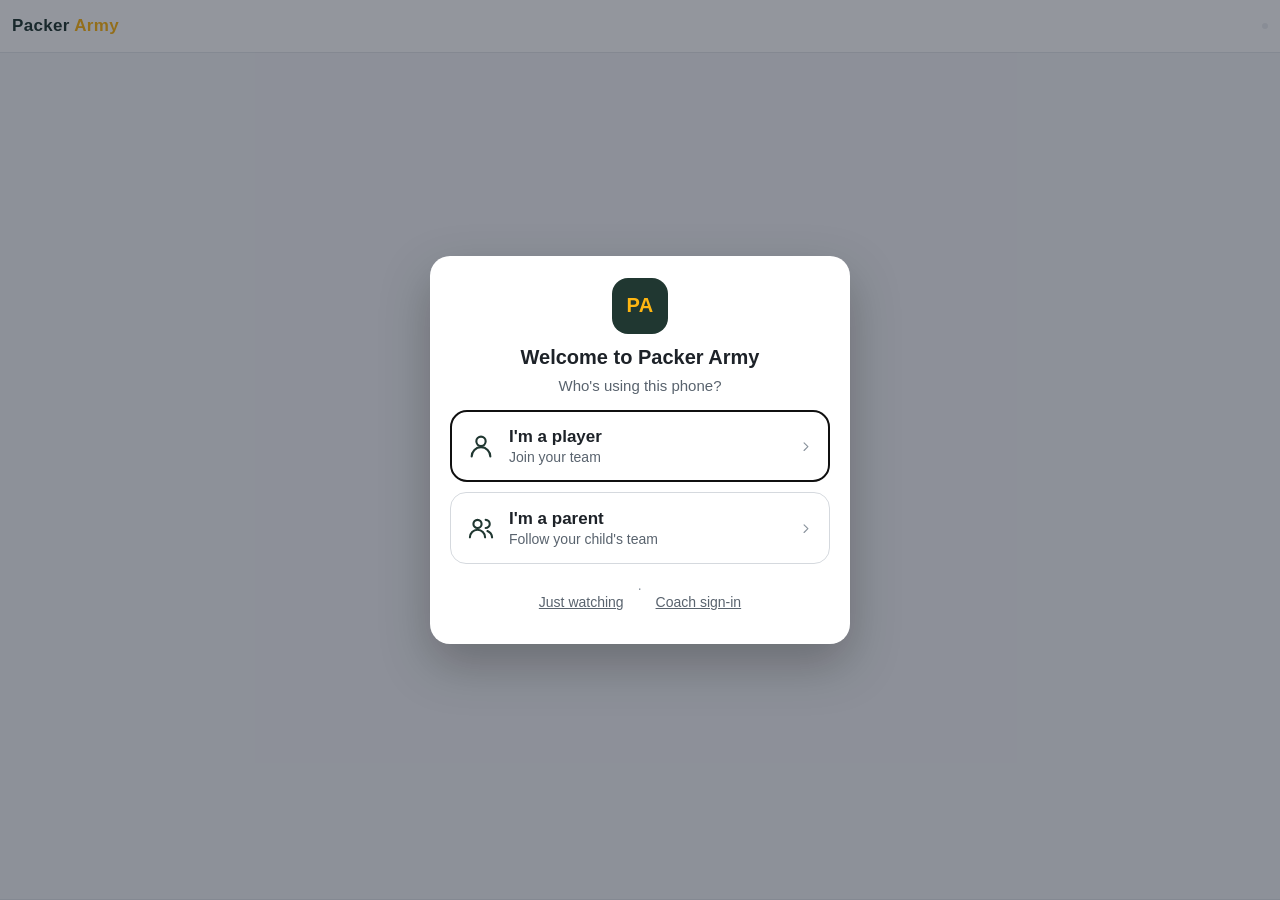
==== index.html @ 390a3b4f "Labels above diagrams (never under players), plain-word notes, light rules card, schedule opens at t" ====
<!doctype html><html lang=en><head><meta charset=utf-8>
<meta name=viewport content="width=device-width,initial-scale=1,viewport-fit=cover,maximum-scale=1">
<meta name=apple-mobile-web-app-capable content=yes><meta name=mobile-web-app-capable content=yes>
<meta name=apple-mobile-web-app-title content="Packer Army"><meta name=theme-color content="#203731">
<link rel=manifest href=manifest.webmanifest><link rel=apple-touch-icon href=icons/icon-180.png>
<title>Packer Army Playbook</title>
<link rel=stylesheet href=theme.css>
<style>
main{padding:8px 8px 4px;display:grid;grid-template-columns:1fr 1fr;gap:8px;max-width:1100px;margin:0 auto}
@media(min-width:700px),(orientation:landscape){main{grid-template-columns:repeat(4,1fr)}}      /* iPad, computer, phone sideways: 4 across like the wristband */
.tile{background:#fff;border-radius:14px;overflow:hidden;box-shadow:var(--shadow);position:relative;user-select:none;-webkit-user-select:none;cursor:pointer;border:1px solid var(--line)}
.tile .b{height:30px;display:flex;align-items:center;gap:7px;padding:0 9px;background:#fff!important;color:var(--ink)!important;white-space:nowrap;border-bottom:1px solid var(--line)}
.tile .b .num{font-size:13px;font-weight:700;flex:none;min-width:22px;height:20px;border-radius:6px;display:inline-flex;align-items:center;justify-content:center;padding:0 5px;background:#eef0f2;color:var(--ink)}
.tile .b.cat-throw .num{background:var(--gold);color:var(--ink)}.tile .b.cat-run .num{background:var(--green);color:#fff}.tile .b.cat-redzone .num{background:var(--ink);color:#fff}.tile .b.cat-trick .num{background:#e3e6ea;color:var(--ink)}
.tile .b .nm{flex:1;min-width:0;overflow:hidden;text-overflow:ellipsis;font-weight:600}
.tile .t{height:32px;padding:5px 9px 0;font-size:11px;line-height:1.3;color:var(--sub);display:-webkit-box;-webkit-line-clamp:2;-webkit-box-orient:vertical;overflow:hidden}
.tile .t em{font-style:normal;font-weight:600;color:var(--ink)}
.tile .d{aspect-ratio:1.3;position:relative}
.tile .d svg{position:absolute;inset:0;width:100%;height:100%}
.tile .dwarn{position:absolute;right:6px;top:84px;background:#C8102E;color:#fff;font-size:9.5px;font-weight:700;border-radius:5px;padding:2px 6px;z-index:2}
.tile .abadge{position:absolute;right:5px;top:30px;z-index:2}
.tnotes p{margin:3px 0;font-size:12px;line-height:1.35;}.tnotes b{font-size:10.5px;margin-right:4px}
.tnotes .n5,.tnotes .n6{color:var(--sub)}.tnotes .n5 b,.tnotes .n6 b{color:var(--g)}   /* 5v5 green-ish, 6v6 blue-ish */
.tnotes.short{padding:4px 7px 6px}.tnotes.short p{font-size:9.5px;display:-webkit-box;-webkit-line-clamp:2;-webkit-box-orient:vertical;overflow:hidden}
#ovnote .tnotes .n5,#ovnote .tnotes .n6{color:#cfd6dc}#ovnote .tnotes .n5 b,#ovnote .tnotes .n6 b{color:var(--gold)}#ovnote .dlinks{color:var(--gold);font-weight:600}
#ovcue .ovwarn{background:var(--gold);color:var(--ink);border-radius:999px;padding:2px 8px;font-weight:600;font-size:12px;display:inline-flex;align-items:center;gap:4px}
#deepBtn.on{background:var(--gold);color:#111}
.tag{position:absolute;left:5px;bottom:5px;font-size:9px;font-weight:600;background:var(--gold);color:#111;padding:2px 5px;border-radius:4px;}
.tag.up{background:var(--g);color:var(--gold)}
.ib{position:absolute;right:5px;bottom:5px;font-size:10px;font-weight:600;background:#fff;border:1.5px solid var(--gold);border-radius:9px;padding:1px 6px}
#coachBtn{flex:none;display:inline-flex;align-items:center;gap:5px;background:#fff;border:1px solid var(--line2);color:var(--sub);border-radius:10px;padding:7px 10px;font-size:13px;font-weight:600;min-height:36px}
#coachBtn.on{background:var(--gold-soft);border-color:var(--gold);color:var(--ink)}
#inbox{display:none;margin:10px 12px 0;background:var(--gold-soft);color:var(--ink);border:1px solid var(--gold);border-radius:12px;padding:11px 14px;font-size:14px;font-weight:600;text-decoration:none;text-align:center}
#inbox.show{display:block}
/* schedule */
.sched{grid-column:1/-1;display:flex;flex-direction:column;gap:8px;max-width:760px;width:100%;margin:0 auto}
.shead{display:flex;justify-content:space-between;align-items:baseline;padding:2px 2px 0;font-size:13px;color:var(--g)}
.shead b{font-size:14px}
.game{background:#fff;border-radius:14px;box-shadow:var(--shadow);padding:12px 14px;cursor:pointer;border-left:4px solid var(--line)}
.game.next{border-left-color:var(--gold)}.game.w{border-left-color:var(--green)}.game.l{border-left-color:var(--muted)}.game.t{border-left-color:var(--muted)}
.grow{display:flex;align-items:center;gap:10px}
.gwhen{flex:none;width:96px;font-size:12.5px;line-height:1.35;color:var(--sub)}.gwhen b{display:block;font-size:14px;color:var(--ink)}
.gmid{flex:1;min-width:0}.gopp{font-size:16px;font-weight:600}.gsub{font-size:13px;color:var(--sub);margin-top:2px}
.gres{flex:none;font-size:12px;font-weight:700;padding:4px 9px;border-radius:999px;background:#eef0f2;color:var(--sub)}
.game.w .gres{background:var(--green-soft);color:var(--green)}.game.l .gres{background:#eef0f2;color:var(--sub)}.game.t .gres{background:#eef0f2;color:var(--sub)}.game.next .gres{background:var(--gold);color:var(--ink)}
.gx{display:none;margin-top:9px;padding-top:9px;border-top:1px solid var(--line);font-size:12.5px;line-height:1.45;}
.game.open .gx{display:block}
.gx h5{margin:8px 0 2px;font-size:11px;color:var(--g)}.gx p{margin:0;white-space:pre-wrap}
.gx .btn{margin-top:10px}
#dGame .g2{display:grid;grid-template-columns:1fr 1fr;gap:8px}
input[type=number],input[type=date]{width:100%;font-size:16px;padding:8px 9px;border-radius:8px;border:1.5px solid var(--line2);background:#fff;color:var(--ink);font-family:inherit}
/* rules */
.rules{grid-column:1/-1;max-width:760px;width:100%;margin:0 auto;display:flex;flex-direction:column;gap:8px}
.rdiv{background:var(--g);color:#fff;border-radius:10px;padding:10px 12px;font-size:12.5px;line-height:1.45;}
.rdiv b{display:block;color:var(--gold);font-size:14px;margin-bottom:4px;}
.rdiv span{display:inline-block;min-width:78px;color:var(--gold);font-weight:600;font-size:11px;}
.rsec{background:#fff;border-radius:14px;box-shadow:var(--shadow)}
.rsec summary{padding:11px 12px;cursor:pointer;display:flex;justify-content:space-between;align-items:center;list-style:none;font-size:13px;color:var(--g)}
.rsec summary::-webkit-details-marker{display:none}
.rsec summary small{color:#889;font-size:11px}
.rsec ul{margin:0;padding:0 14px 12px 28px;font-size:12.5px;line-height:1.45;}.rsec li{margin:3px 0}
.rnote{font-size:11.5px;line-height:1.4;color:var(--sub);margin:4px 2px}
.rules .btn{text-align:center;text-decoration:none;margin-bottom:14px}
.game.ppd{border-left-color:var(--line2);opacity:.8}.game.ppd .gres{background:#eef0f2;color:var(--sub)}
/* roster + attendance */
.roster{background:#fff;border-radius:14px;box-shadow:var(--shadow)}
.roster summary{padding:10px 12px;cursor:pointer;list-style:none;display:flex;justify-content:space-between;font-size:13px;color:var(--g)}
.roster summary::-webkit-details-marker{display:none}
.rlist{padding:0 12px 10px;display:flex;flex-wrap:wrap;gap:6px}
.rname{display:inline-flex;align-items:center;gap:5px;background:#eef1ef;border-radius:14px;padding:4px 10px;font-size:12px;}
.rname.me{background:var(--gold)}.rname.coach{background:var(--g);color:var(--gold)}
.rname button{background:none;border:0;padding:0 2px;font-size:13px;color:#555}
.rbtns{padding:0 12px 12px;display:flex;flex-wrap:wrap;gap:6px}.rbtns .btn{padding:7px 10px;font-size:12px}
/* availability (TeamSnap / Spond style): explicit 3-way answer, never tap-to-cycle */
.att{display:grid;grid-template-columns:1fr auto;gap:8px;align-items:center;margin-top:12px;font-size:13px;color:var(--sub)}
.att .who{font-weight:600;color:var(--ink);font-size:15px}
.rsvp{display:flex;gap:6px;grid-column:1/-1;grid-row:2}
.rsvp button{flex:1;display:inline-flex;align-items:center;justify-content:center;gap:5px;min-height:46px;border:1px solid var(--line2);background:#fff;border-radius:12px;padding:4px 6px;font-size:14px;font-weight:600;color:var(--ink)}
.rsvp button.yes.on{background:var(--green);border-color:var(--green);color:#fff}.rsvp button.maybe.on{background:var(--gold);border-color:var(--gold);color:var(--ink)}.rsvp button.no.on{background:var(--warn);border-color:var(--warn);color:#fff}
.rsvp.sm{flex:none;grid-column:auto;grid-row:auto}.rsvp.sm button{min-height:40px;min-width:44px;font-size:15px;padding:0}
.att .anote{grid-column:2;grid-row:1;border:0!important;background:none!important;color:var(--sub);font-size:14px;font-weight:500;padding:4px 2px;display:inline-flex;align-items:center;gap:4px}
.by{font-size:10px;color:var(--muted);}
.acount{font-size:13px;color:var(--sub);margin-top:8px}.acount b{color:var(--ink)}
.abar{display:flex;height:6px;border-radius:3px;overflow:hidden;background:#eceef1;margin-top:6px}.abar i{display:block}.abar .y{background:var(--green)}.abar .m{background:var(--gold)}.abar .n{background:var(--muted)}
.next-rsvp{background:#fff;border-radius:14px;box-shadow:var(--shadow);padding:11px 12px;border-top:4px solid var(--gold);margin-bottom:8px}
.next-rsvp h4{margin:0;font-size:12px;color:var(--g)}.next-rsvp .nq{font-size:15px;font-weight:700;margin:4px 0 2px;}.next-rsvp .nw{font-size:11px;color:var(--sub)}
.next-rsvp .att{margin-top:10px}
.avail h5{display:flex;justify-content:space-between;align-items:center}
.afilt{display:flex;gap:4px;flex-wrap:wrap;margin:8px 0}.afilt button{border:1.5px solid var(--line2);background:#fff;border-radius:16px;padding:5px 10px;font-size:11px;font-weight:700;}
.afilt button.on{background:var(--g);border-color:var(--g);color:#fff}
.arow{display:flex;align-items:center;gap:8px;padding:7px 0;border-top:1px solid var(--line)}.arow .an{flex:1;min-width:0}.arow .an b{display:block;font-size:13px;color:var(--ink)}
.arow .cnote{display:block;font-size:11px;color:var(--sub);}
.aremind{display:flex;gap:6px;flex-wrap:wrap;margin-top:8px}.aremind .btn{padding:8px 10px;font-size:11.5px}
.alist b{display:inline-block;min-width:92px;font-size:11px;color:var(--g)}
.agrid{overflow-x:auto;padding:0 12px 12px}.agrid table{border-collapse:separate;border-spacing:3px;font-size:11px}
.agrid th{font-size:10px;font-weight:600;color:var(--sub);padding:2px 4px;white-space:nowrap}.agrid td.nm{font-weight:600;white-space:nowrap;padding-right:6px}
.agrid button.cell{width:40px;height:34px;border-radius:8px;border:1.5px solid var(--line);background:#fff;font-size:14px;font-weight:700;color:var(--muted)}
.agrid button.cell.yes{background:#2E8B3A;border-color:#2E8B3A;color:#fff}.agrid button.cell.maybe{background:var(--gold);border-color:var(--gold);color:#111}.agrid button.cell.no{background:#C8102E;border-color:#C8102E;color:#fff}
.agrid td.tot{font-size:10.5px;text-align:center;color:#2E8B3A;font-weight:700}
.apick{max-width:340px}.apick .rsvp{margin:10px 0}.apick .rsvp button{min-height:48px;font-size:13px}
/* announcements, contact, field map */
.ann{background:var(--g);color:#fff;border-radius:14px;padding:9px 12px;font-size:12.5px;line-height:1.45;}
.ann b{color:var(--gold);font-size:11px}.ann h4{margin:2px 0;font-size:14px;}.ann p{margin:2px 0 0;white-space:pre-wrap}
.ann small{color:#b9cbc4;font-size:10.5px}.ann button{float:right;background:none;border:0;color:#b9cbc4;font-size:14px}
.sbtns{display:flex;flex-wrap:wrap;gap:6px}.sbtns .btn{flex:1;padding:9px 8px;font-size:12px;text-align:center;text-decoration:none}
.fmap{background:#fff;border-radius:14px;box-shadow:var(--shadow)}
.fmap summary{padding:10px 12px;cursor:pointer;list-style:none;display:flex;justify-content:space-between;font-size:13px;color:var(--g)}
.fmap summary::-webkit-details-marker{display:none}
.fmap div{padding:0 12px 12px;font-size:12.5px;line-height:1.5;}.fmap a{color:var(--g);font-weight:600}
/* practice */
.prac{grid-column:1/-1;max-width:760px;width:100%;margin:0 auto;display:flex;flex-direction:column;gap:8px;font-size:12.5px;line-height:1.45;}
.pnext{background:var(--g);color:#fff;border-radius:10px;padding:10px 12px}.pnext b{color:var(--gold);font-size:11px;}.pnext h3{margin:2px 0;font-size:17px;}.pnext span{font-size:12px;color:#d7e2de}
.ptheme,.pblock,.psess,.pdet{background:#fff;border-radius:10px;box-shadow:var(--shadow);padding:10px 12px}
.ptheme b,.pblock h4,.psess h4{color:var(--g);font-size:12px;margin:0 0 4px}.ptheme p,.pblock p{margin:2px 0}
.pnote{color:var(--sub);font-size:11.5px}
.psessions{display:grid;grid-template-columns:1fr;gap:8px}@media(min-width:620px){.psessions{grid-template-columns:1fr 1fr}}
.psess h4 small,.psess li small{color:var(--muted);font-weight:400}.psess ol{margin:0;padding-left:20px}.psess li{margin:2px 0}.psess a{color:var(--ink)}
.pchips{display:flex;flex-wrap:wrap;gap:6px;margin-bottom:8px}.pplay{border:1.5px solid var(--line2);background:#f6f8f7;border-radius:14px;padding:5px 10px;font-size:11.5px;text-align:left}.pplay b{color:var(--g)}
.pdet{padding:0}.pdet>summary{padding:10px 12px;cursor:pointer;list-style:none;display:flex;justify-content:space-between;font-size:13px;color:var(--g)}.pdet>summary::-webkit-details-marker{display:none}.pdet>summary span{font-size:11px;color:var(--muted)}
.pweeks,.pdrills{padding:0 12px 12px;display:flex;flex-direction:column;gap:6px}
.pwk{border:1.5px solid var(--line2);background:#fff;border-radius:8px;padding:8px 10px;text-align:left;font-size:12px;}.pwk.on{background:var(--gold);border-color:var(--gold)}
.pdrill{border:1px solid var(--line);border-radius:8px;padding:7px 10px}.pdrill summary{cursor:pointer;font-weight:600;color:var(--ink)}.pdrill summary small{font-weight:400;color:var(--muted)}.pdrill p{margin:5px 0}.pdrill b{color:var(--g);font-size:11px;}.pdrill ul{margin:4px 0;padding-left:18px}
.pback{margin-top:8px;background:var(--gold);color:#111;border:0;border-radius:8px;padding:8px 12px;font-weight:600;font-size:12px}
.psess .pdrill{border:0;padding:2px 0}.psess .pdrill summary{font-weight:500}
.pvid{display:block;margin:4px 0;padding:7px 10px;border-radius:8px;background:#C8102E0d;border:1px solid #e3c9ce;color:#8a0f22;text-decoration:none;font-weight:600;font-size:12px}.pvid small{color:var(--muted);font-weight:400}
/* plays card switcher, messages, practice manage */
.cards{grid-column:1/-1;display:flex;align-items:center;gap:10px;justify-content:center;font-size:13px;color:var(--sub);font-weight:600}
.cards .seg{background:#eceef1}.cards .seg button{min-width:44px;min-height:36px;font-size:15px}
.mcard .ann h4{color:#fff;font-size:14px;margin:2px 0}.mcard .ann+.ann{margin-top:6px}
.nbadge{display:inline-block;min-width:17px;padding:1px 5px;border-radius:9px;background:var(--g);color:#fff;font-size:10.5px;font-weight:700;letter-spacing:0;line-height:15px;text-align:center}
.msgs{grid-column:1/-1;max-width:760px;width:100%;margin:0 auto;display:flex;flex-direction:column;gap:8px;font-size:13px}
.mcard{background:#fff;border-radius:14px;box-shadow:var(--shadow);padding:10px 12px}.mcard h4{margin:0 0 6px;color:var(--g);font-size:12px;}.mcard h4 small{font-weight:400;color:var(--muted);}
.mcard>summary{cursor:pointer;list-style:none;color:var(--g);font-size:12px;}.mcard>summary::-webkit-details-marker{display:none}
.mthread{display:flex;flex-direction:column;gap:6px;max-height:340px;overflow:auto;padding:2px}
.bub{align-self:flex-start;max-width:85%;background:#eef1ef;border-radius:12px 12px 12px 3px;padding:6px 10px;white-space:pre-wrap}.bub.me{align-self:flex-end;background:#fff4d6;border-radius:12px 12px 3px 12px}
.bub b{font-size:10.5px;color:var(--g)}.bub small{color:#889;font-size:10px}
.say{display:flex;gap:6px;margin-top:8px;align-items:flex-end}.say textarea,.say input{flex:1;min-height:42px;font-size:16px;padding:8px;border-radius:8px;border:1.5px solid var(--line2);font-family:inherit}.say .btn{flex:none}
.mrow{display:flex;flex-wrap:wrap;gap:4px 8px;align-items:center;width:100%;text-align:left;background:#f6f8f7;border:1px solid var(--line);border-radius:8px;padding:8px 10px;margin:4px 0;font-size:13px}.mrow span:last-child{flex-basis:100%;color:var(--sub);font-size:12px}
.mrow2{display:flex;flex-wrap:wrap;gap:4px 8px;align-items:center;padding:6px 0;border-bottom:1px solid #eef1ef;font-size:12.5px}.mrow2 span{flex:1;min-width:120px;color:var(--sub)}
.mnote{padding:6px 0;border-bottom:1px solid #eef1ef}.mnote.new{background:#fff7e0}.mnote small{color:var(--muted)}.st{font-size:10.5px;font-weight:700;border-radius:5px;padding:1px 6px;margin-right:4px}.st.yes{background:#2E8B3A;color:#fff}.st.maybe{background:var(--gold)}.st.no{background:#C8102E;color:#fff}
.attnote{font-size:13px;color:var(--sub);margin:6px 0 0}.attnote small,.cnote{color:var(--muted)}
.phid{display:inline-block;background:#C8102E;color:#fff;font-size:9.5px;font-weight:700;border-radius:4px;padding:1px 5px;margin-left:4px}
.pctl{border:1.5px solid var(--line2);background:#fff;border-radius:7px;padding:4px 8px;font-size:11px;font-weight:600;margin:2px 4px 2px 0}
.pctlrow{display:flex;flex-wrap:wrap;gap:4px;padding:6px 12px 0}.pmanage{display:flex;flex-direction:column;gap:4px}.phw{border-top:1px solid #eef1ef;padding:6px 0}
.pvrow{display:flex;align-items:center;gap:6px}.pvrow .pvid{flex:1}
.fdv{display:flex;flex-direction:column;gap:4px;max-height:180px;overflow:auto;border:1px solid var(--line);border-radius:8px;padding:6px}.chk{display:flex;gap:8px;align-items:center;font-size:13px;font-weight:400;margin:0;letter-spacing:0}
#legend{padding:6px 10px calc(16px + env(safe-area-inset-bottom));justify-content:center}
/* full screen */
#ov{position:fixed;inset:0;background:#0f1d19;z-index:20;display:none;flex-direction:column;padding:env(safe-area-inset-top) env(safe-area-inset-right) env(safe-area-inset-bottom) env(safe-area-inset-left);overflow:auto}
#ov.show{display:flex}
.otop{display:flex;align-items:center;gap:8px;height:40px;padding:0 6px 0 10px;flex:none}
.otop .badge{border-radius:6px;padding:2px 8px;font-size:15px;font-weight:600}
.otop .n{flex:1;min-width:0;color:#fff;font-size:14px;white-space:nowrap;overflow:hidden;text-overflow:ellipsis}
.otop button{background:none;border:0;color:#fff;font-size:26px;padding:0 8px;line-height:1}
.obody{display:flex;flex-direction:column;gap:10px;padding:0 8px 12px}
.stage{background:#fff;border-radius:12px;aspect-ratio:1.3;position:relative;width:100%;max-width:900px;align-self:center}
.stage svg{position:absolute;inset:0;width:100%;height:100%}
#edbox{background:var(--paper);border-radius:12px;padding:8px;display:none}
.oside{display:flex;flex-direction:column;gap:8px;color:#fff;max-width:900px;width:100%;align-self:center}
.ocue{font-size:13px;color:#fff}.ocue em{font-style:normal;color:var(--gold);font-weight:600}
.ctl{display:flex;gap:8px;align-items:center}
.ctl input[type=range]{flex:1;accent-color:var(--gold)}
.ctl .btn.on{background:var(--gold);color:#111}
.acts{display:grid;grid-template-columns:1fr 1fr 1fr;gap:6px}.acts .btn{padding:11px 4px}
.acts .btn.on{background:var(--gold);color:#111}
.oside .note{color:var(--mute);font-size:12px;line-height:1.4;}
.oideas h4{margin:4px 0;font-size:12px;color:var(--gold);font-weight:600}
.oideas a{display:flex;gap:8px;align-items:center;color:#fff;text-decoration:none;background:#1c3029;border-radius:8px;padding:7px 9px;margin:4px 0;font-size:12px;}
.oideas a span{flex:1}
.onav{display:flex;justify-content:space-between}.onav button{background:none;border:0;color:#fff;font-size:14px;padding:6px 2px}
@media (orientation:landscape) and (max-height:520px){
  .obody{flex-direction:row;align-items:flex-start}
  .ofield{flex:0 0 58%;position:sticky;top:0}
  .stage{max-height:calc(100vh - 56px - env(safe-area-inset-top) - env(safe-area-inset-bottom));width:auto;height:calc(100vh - 56px - env(safe-area-inset-top) - env(safe-area-inset-bottom))}
  .oside{flex:1;min-width:0;align-self:flex-start;position:sticky;top:0}   /* actions at the top of the side column, always visible */
  #ov.editing .ofield{flex:0 0 62%;position:static}
  .ctl{flex-wrap:wrap}.ctl input[type=range]{flex-basis:100%}
  .acts{grid-template-columns:1fr 1fr}.acts #send{grid-column:1/-1;order:-1}
}
@media (orientation:landscape) and (max-height:520px){   /* phone sideways while editing: field + mode buttons fit the screen */
  #ov.editing .ed-stage{height:calc(100vh - 150px - env(safe-area-inset-top) - env(safe-area-inset-bottom));width:auto;max-width:100%;margin:0 auto}
}
@media (orientation:landscape) and (min-width:900px) and (min-height:521px){   /* iPad sideways: big field on the left, controls beside it */
  .obody{flex-direction:row;align-items:flex-start}
  .ofield{flex:0 0 auto;position:sticky;top:0}
  .stage{width:min(70vw,calc((100vh - 60px - env(safe-area-inset-top) - env(safe-area-inset-bottom))*1.3));max-width:none}
  #ov.editing .ofield{flex:0 0 62%;position:static}
  #ov.editing .ed-stage{height:calc(100vh - 200px);width:auto;max-width:100%;margin:0 auto}
  .oside{flex:1;min-width:0;align-self:flex-start;position:sticky;top:0}
  .oside .btn{white-space:normal}
  .acts{grid-template-columns:1fr 1fr}.acts #send{grid-column:1/-1;order:-1}
}
@media (orientation:portrait){   /* phone upright while editing: ✓ DONE / 📤 SEND pinned to the bottom, always in reach */
  #ov.editing .acts{position:fixed;left:0;right:0;bottom:0;z-index:25;background:#0f1d19;padding:8px 10px calc(8px + env(safe-area-inset-bottom));box-shadow:0 -2px 8px rgba(0,0,0,.4)}
  #ov.editing{padding-bottom:calc(70px + env(safe-area-inset-bottom))}
}
.oside .btn{white-space:nowrap}
@media print{ #ov,.acts,.ctl,.btn{display:none!important} }       /* buttons never print */
/* GAME DAY (coach only) */
.gday{grid-column:1/-1;max-width:980px;width:100%;margin:0 auto;display:flex;flex-direction:column;gap:8px;font-size:12.5px;line-height:1.4}
.gtop{display:flex;justify-content:space-between;align-items:center;gap:8px;flex-wrap:wrap}.gtop b{display:block;color:var(--g);font-size:15px;}.gtop span{font-size:10.5px;color:var(--muted)}
.gseg{overflow-x:auto;max-width:100%}.gseg button{padding:4px 9px;font-size:11.5px;white-space:nowrap}
.gdrive{display:flex;flex-wrap:wrap;align-items:center;gap:4px;font-size:10.5px}.gdrive i{color:var(--muted);font-style:normal}
.gstep{background:#fff;border:1px solid var(--line);border-radius:6px;padding:3px 7px}.gstep.s1{border-color:var(--t-run)}.gstep.s3{border-color:var(--gold)}.gstep.s4{border-color:var(--g)}
.gh{margin:10px 0 0;font-size:13px;color:var(--g);display:flex;flex-direction:column}.gh small{font-size:10.5px;color:var(--muted);font-weight:500}
.gh.g-green{border-left:5px solid var(--t-run);padding-left:7px}.gh.g-gold{border-left:5px solid var(--gold);padding-left:7px}.gh.g-point{border-left:5px solid var(--g);padding-left:7px}
.ggrid{display:grid;grid-template-columns:repeat(auto-fill,minmax(290px,1fr));gap:8px}
.gcard{background:#fff;border-radius:14px;padding:10px 12px;box-shadow:var(--shadow);}
.gcard.g-green{border-top:4px solid var(--t-run)}.gcard.g-gold{border-top:4px solid var(--gold)}.gcard.g-point{border-top:4px solid var(--g)}
.ghead{display:flex;align-items:baseline;gap:8px;}.gcall{font-weight:700;color:var(--g);font-size:14px;}.gtitle{font-size:11px;color:var(--muted);}
.ghuddle{display:flex;align-items:center;gap:6px;margin:6px 0}.ghuddle i{font-style:normal;color:var(--muted);font-size:18px}
.gnum{min-width:38px;height:34px;border:0;border-radius:8px;font-size:18px;font-weight:700;letter-spacing:0;cursor:pointer;padding:0 6px}
.gplays .gnum,.gnums .gnum{min-width:28px;height:26px;font-size:13px}
.gdwhen,.gwhy{margin:2px 0;font-size:12px}.gdwhen b{font-size:10px;color:var(--g)}.gwhy{color:var(--sub)}
.gplays{list-style:none;margin:6px 0;padding:0;display:flex;flex-direction:column;gap:6px}.gplays li{display:flex;gap:8px;align-items:flex-start}
.gplays li div{display:flex;flex-direction:column}.gplays b{font-size:11px;}.gplays small{font-size:10px;color:var(--muted);}
.gif{margin:6px 0 0;padding-left:16px;font-size:12px}.gif li{margin:2px 0}.gif b{color:var(--g)}
.gsec>summary{cursor:pointer;list-style:none;color:var(--g);font-size:12.5px;font-weight:600}.gsec>summary::-webkit-details-marker{display:none}
.gsec table{width:100%;border-collapse:collapse;margin-top:6px}.gsec td{vertical-align:top;padding:6px 4px;border-top:1px solid var(--line);font-size:12px;width:50%}.gsec td b{font-size:10px;color:var(--g);}
.gnums{display:flex;gap:4px;margin-top:4px}.gnote{font-size:10.5px;color:var(--muted);margin:4px 0 12px}
/* bottom tab bar (TeamSnap style) */
body{padding-bottom:calc(58px + env(safe-area-inset-bottom))}
.bnav{position:fixed;left:0;right:0;bottom:0;z-index:15;display:flex;background:rgba(255,255,255,.97);-webkit-backdrop-filter:blur(10px);backdrop-filter:blur(10px);border-top:1px solid var(--line);padding:0 env(safe-area-inset-right) env(safe-area-inset-bottom) env(safe-area-inset-left)}
.bnav button{flex:1;position:relative;background:none;border:0;color:var(--muted);display:flex;flex-direction:column;align-items:center;justify-content:center;gap:3px;height:58px;padding:0 2px;font-size:11px;font-weight:600}
.bnav button .ic{width:24px;height:24px}
.bnav button.on{color:var(--g)}.bnav button.on .ic{stroke-width:2.2}.bnav button.on::before{content:"";position:absolute;top:0;left:30%;right:30%;height:3px;border-radius:0 0 3px 3px;background:var(--gold)}
.bnav .nbadge{position:absolute;top:6px;left:calc(50% + 7px);margin:0}
#gdBtn{display:inline-flex;align-items:center;gap:5px;background:var(--g);color:#fff;border:0;border-radius:10px;padding:7px 10px;font-size:13px;font-weight:600;white-space:nowrap;min-height:36px}
#gdBtn.on{background:var(--gold);color:var(--ink)}
@media(max-width:400px){#gdBtn{padding:5px 6px;font-size:10px}}
.odrow{grid-column:1/-1;display:flex;justify-content:center;margin-bottom:2px}.odrow .seg button{padding:6px 18px}
/* HOME */
.home{grid-column:1/-1;max-width:760px;width:100%;margin:0 auto;display:flex;flex-direction:column;gap:10px}
.hcard{background:#fff;border-radius:14px;box-shadow:var(--shadow);padding:12px;}
.hcard>h4{margin:0 0 6px;font-size:11px;color:var(--muted);display:flex;justify-content:space-between}
.hcard.next{border-top:4px solid var(--gold)}.hcard.prac{border-top:4px solid var(--green)}
.hbig{display:flex;gap:12px;align-items:center}.hdate{flex:none;width:58px;text-align:center;border-radius:10px;background:var(--g);color:#fff;padding:6px 0;}
.hdate b{display:block;font-size:22px;line-height:1.1}.hdate small{font-size:10px;color:var(--gold)}
.hopp{font-size:17px;font-weight:700;}.hsub{font-size:12.5px;color:var(--sub);margin-top:2px}
.hrowb{display:flex;gap:6px;flex-wrap:wrap;margin-top:10px}.hrowb .btn{padding:8px 11px;font-size:12px;text-decoration:none}
.hmsg{font-size:13px}.hmsg b{}.hlink{cursor:pointer}
.gdet{display:grid;grid-template-columns:22px 1fr;gap:6px 6px;margin:6px 0 4px;font-size:12.5px;}.gdet i{font-style:normal;text-align:center}
.gmap{width:100%;height:150px;border:0;border-radius:10px;margin:6px 0;background:var(--line)}
.game.prac-ev{border-left-color:var(--green)}.game.prac-ev .gres{background:var(--green-soft);color:var(--green)}
/* practice finder */
.ipr{grid-column:1/-1;max-width:760px;width:100%;margin:0 auto;display:flex;flex-direction:column;gap:8px}
.ipr .hcard p{margin:4px 0;font-size:12.5px;color:var(--sub)}
.best{display:flex;flex-direction:column;gap:6px;margin-top:6px}.bwin{border:1.5px solid var(--line);border-radius:10px;padding:8px 10px;display:flex;gap:8px;align-items:center}
.bwin div{flex:1;font-size:12px;}.bwin b{display:block;font-size:13px;}.bwin .miss{color:#C8102E}.bwin .pg{color:var(--g);font-weight:600}
.bwin .btn{padding:8px 10px;font-size:11.5px;flex:none}
.fsave{font-size:11px;color:#2E8B3A;margin-top:4px;min-height:14px}
.fgrid{display:flex;flex-direction:column;gap:14px;margin-top:10px}.ftitle{font-size:13px;font-weight:600;color:var(--sub);margin:0 0 4px}
.fgrid table{border-collapse:separate;border-spacing:3px;width:100%;table-layout:fixed;user-select:none;-webkit-user-select:none}
.fgrid thead th{position:sticky;top:calc(var(--hdr) + env(safe-area-inset-top));z-index:2;background:#fff;padding:4px 0;font-size:12px;font-weight:600;color:var(--sub)}
.fgrid th small{display:block;font-size:10px;color:var(--muted);font-weight:400}.fgrid th.dayh{cursor:pointer;border-radius:8px}.fgrid th.dayh:active{background:#eef0f2}
.fgrid th.ft.half{font-size:9px;color:#b0b7bf}.fgrid th.ft{width:38px;text-align:right;font-size:10.5px;font-weight:500;color:var(--muted);vertical-align:top;padding-right:4px;position:static}
.fgrid td{height:28px;border-radius:7px;text-align:center;font-size:11px;font-weight:700}
.fgrid td.fs{background:#f1f3f5;border:1px solid var(--line);cursor:pointer;touch-action:none}.fgrid td.fs.on{background:var(--green);border-color:var(--green)}
.fgrid td.fs.busy{background:var(--warn);border-color:var(--warn);color:#fff}
.fgrid td.bl{background:repeating-linear-gradient(45deg,#e4e7eb,#e4e7eb 4px,#f1f3f5 4px,#f1f3f5 8px);color:var(--sub);font-size:9px;font-weight:600;white-space:nowrap;position:relative;overflow:visible}
.fgrid td.bl span{position:absolute;left:3px;top:2px;z-index:1}.fgrid td.cb{background:var(--red-soft)}
.fgrid td.ht{cursor:pointer;color:var(--ink)}.fgrid td.h0{background:#f1f3f5;color:var(--muted)}.fgrid td.h1{background:#e3f1e8}.fgrid td.h2{background:#bfe0cb}.fgrid td.h3{background:#7fbf96}.fgrid td.h4{background:var(--green);color:#fff}
.pchips{display:flex;flex-wrap:wrap;gap:8px;margin:8px 0 2px}.pchip{display:inline-flex;align-items:center;gap:5px;background:#fff;border:1px solid var(--line2);border-radius:999px;padding:9px 13px;font-size:14px;font-weight:600;color:var(--ink);min-height:40px}
.pchip.on{background:var(--green-soft);border-color:var(--green);color:var(--green)}
.fhelp{font-size:14px;color:var(--sub);margin:4px 0}
.fleg{display:flex;gap:14px;flex-wrap:wrap;font-size:12px;color:var(--sub);margin-top:8px}.fleg i{display:inline-block;width:14px;height:14px;border-radius:4px;vertical-align:-3px;margin-right:4px}
.fleg .lg-on{background:var(--green)}.fleg .lg-off{background:#f1f3f5;border:1px solid var(--line)}.fleg .lg-bl{background:repeating-linear-gradient(45deg,#e4e7eb,#e4e7eb 3px,#f1f3f5 3px,#f1f3f5 6px)}
.pastg{margin-top:4px}.pastg>summary{cursor:pointer;list-style:none;padding:12px 4px;color:var(--sub);font-size:14px;font-weight:600}.pastg>summary::-webkit-details-marker{display:none}.pastg>summary::before{content:"›";display:inline-block;margin-right:8px;transition:transform .15s}.pastg[open]>summary::before{transform:rotate(90deg)}.pastg .game{margin-bottom:8px}
#meBtn{flex:none;display:inline-flex;align-items:center;gap:6px;background:#fff;border:1px solid var(--line2);color:var(--ink);border-radius:999px;padding:4px 10px 4px 4px;font-size:14px;font-weight:600;min-height:36px;max-width:150px}
#meBtn .av{width:28px;height:28px;border-radius:50%;background:var(--g);color:#fff;display:inline-flex;align-items:center;justify-content:center;font-size:13px;flex:none}
#meBtn span.nm{overflow:hidden;text-overflow:ellipsis;white-space:nowrap}
dialog.me .mrow{display:flex;align-items:center;gap:10px;padding:12px 0;border-top:1px solid var(--line)}dialog.me .mrow:first-of-type{border-top:0}
dialog.me .mrow div{flex:1;min-width:0}dialog.me .mrow b{display:block;font-size:16px}dialog.me .mrow small{color:var(--sub);font-size:13px}
dialog.me .mx{background:none;border:0;color:var(--sub);padding:8px}
dialog.me .mlink{background:none;border:0;color:var(--sub);text-decoration:underline;font-size:14px;padding:10px 0;display:block}
.pfold{grid-column:1/-1;max-width:760px;width:100%;margin:6px auto 0}.pfold>summary{cursor:pointer;list-style:none;background:#fff;border-radius:14px;box-shadow:var(--shadow);padding:14px;font-weight:600;display:flex;justify-content:space-between}.pfold>summary span{color:var(--muted);font-weight:400}.pfold>summary::-webkit-details-marker{display:none}.pfold[open]>summary{margin-bottom:8px}
.tile .b{height:auto!important;min-height:44px;align-items:flex-start!important;padding:8px 9px!important;white-space:normal!important}
.tile .b .nm{display:-webkit-box;-webkit-line-clamp:2;-webkit-box-orient:vertical;white-space:normal;font-size:13px!important;line-height:1.25;overflow:hidden}
.tag{position:static!important;display:inline-block;margin:0 9px 8px;font-size:11px;font-weight:600;background:var(--gold-soft)!important;color:#7a5a00!important;padding:2px 8px;border-radius:999px}
.ansrow{display:flex;flex-wrap:wrap;gap:6px;margin-top:10px}.ans{display:inline-flex;align-items:center;gap:4px;font-size:13px;font-weight:600;padding:5px 10px;border-radius:999px;background:#eef0f2;color:var(--sub)}
.ans.yes{background:var(--green-soft);color:var(--green)}.ans.maybe{background:var(--gold-soft);color:#7a5a00}.ans.no{background:#eef0f2;color:var(--ink)}.ans.none{background:#fff;border:1px dashed var(--line2)}
.hnote{font-size:13px;color:var(--muted);margin:2px 4px 8px}
.rsec summary small{font-size:11px;color:var(--muted);font-weight:400}.rsec summary{scroll-margin-top:calc(var(--hdr) + 12px)}
.say textarea{min-height:46px;height:46px}.say{align-items:flex-end}
.tile .dwarn{background:var(--gold-soft)!important;color:#7a5a00!important;display:inline-flex;align-items:center;gap:4px}
.glabel{color:var(--g);font-size:12px!important;margin-bottom:2px}.gwhen b{word-break:break-word}
.rsvp button.yes.on{background:var(--g)!important;border-color:var(--g)!important}.fgrid td.fs.on{background:var(--g);border-color:var(--g)}.fleg .lg-on{background:var(--g)}
.att .anote{min-height:44px;padding:8px 6px!important}.seg button{min-height:38px}
#ovc{min-width:44px;min-height:44px}.onav button{min-height:44px;padding:0 14px}
.rsec>summary::after{content:"›";color:var(--muted);font-size:20px;margin-left:8px;transition:transform .15s}.rsec[open]>summary::after{transform:rotate(90deg)}
.fgrid thead th{box-shadow:0 1px 0 var(--line)}
.tile .dwarn{position:static!important;margin:8px 9px 0;width:max-content;max-width:calc(100% - 18px)}
.rsec summary small{display:none}
.tile .b{flex-wrap:wrap}.tile .b .fm{flex-basis:100%;margin-left:31px;margin-top:-1px;font-size:11px;color:var(--muted);font-weight:500}
/* full-screen play: light like the rest of the app */
#ov{background:var(--paper)!important}.otop{height:56px!important;border-bottom:1px solid var(--line);background:#fff;padding:0 6px 0 12px!important}
.otop .n{color:var(--ink)!important;font-size:16px!important;font-weight:600}.otop button{color:var(--sub)!important}
.oside{color:var(--ink)!important}.ocue{color:var(--sub)!important;font-size:14px!important}.ocue em{color:var(--g)!important}
.stage{box-shadow:var(--shadow);border:1px solid var(--line)}.obody{padding:12px 12px 16px!important}
.ctl .btn{background:#fff;border:1px solid var(--line2);color:var(--ink);min-height:44px}.ctl .btn.on{background:var(--gold)!important;color:var(--ink)!important;border-color:var(--gold)}
.ctl input[type=range]{height:32px;accent-color:var(--g)!important}
.oside .note{color:var(--sub)!important;font-size:13px!important}#ovnote .tnotes .n5,#ovnote .tnotes .n6{color:var(--sub)!important}#ovnote .tnotes .n5 b,#ovnote .tnotes .n6 b{color:var(--g)!important}
.onav button{color:var(--g)!important;font-weight:600;font-size:15px!important}.oideas a{background:#fff!important;color:var(--ink)!important;border:1px solid var(--line)}.oideas h4{color:var(--g)!important}
.acts .btn{background:#fff;border:1px solid var(--line2);color:var(--ink)}.acts .btn.gold{background:var(--g);color:#fff;border-color:var(--g)}
#deepBtn{background:#fff;border:1px solid var(--line2);color:var(--ink)}#deepBtn.on{background:var(--gold-soft);border-color:var(--gold)}
@media (orientation:landscape) and (max-height:520px){.otop{height:40px!important}.obody{padding:6px 8px 8px!important}}
header,.bnav{background:#fff!important;-webkit-backdrop-filter:none!important;backdrop-filter:none!important}
#ovnote .dlinks{color:var(--g)!important}.otop .n small.ovform{font-size:12px;color:var(--muted);font-weight:500;margin-left:4px}
.jback{min-height:44px}
.rdiv{background:#fff!important;color:var(--ink)!important;border-radius:14px!important;box-shadow:var(--shadow);border-top:4px solid var(--gold);padding:14px!important;font-size:14px!important}
.rdiv b{color:var(--g)!important;font-size:16px!important;margin-bottom:8px!important}
.rdiv>div{display:grid;grid-template-columns:92px 1fr;gap:10px;padding:6px 0;border-top:1px solid var(--line)}
.rdiv span{color:var(--sub)!important;font-size:13px!important;min-width:0!important}
.fieldlbl{display:inline-block;background:#eef0f2;color:var(--sub);border-radius:999px;padding:3px 10px;font-size:12px;font-weight:600;margin:0 6px 6px 0}
.seg button{min-height:44px!important}.jsmall button{min-height:44px}dialog.me .mlink{min-height:44px}.cards .seg button{min-height:44px}
</style></head><body>
<header><div class=hrow><h1 id=ttl>Packer <span>Army</span></h1><div class=seg id=fmts></div><button id=gdBtn style="display:none" aria-label="Game day">Game day</button><button id=meBtn aria-label="My profile" style="display:none"></button><button id=coachBtn aria-label="Coach sign-in">Coach</button></div></header>
<a id=inbox href="coach.html#review"></a>
<main id=grid></main>
<div class="legend" id=legend></div>
<nav class=bnav id=tabs aria-label="Sections"></nav>
<div id=ov>
  <div class=otop><b class=badge id=ovn></b><div class=n id=ovt></div><button id=ovc aria-label="close">&times;</button></div>
  <div class=obody>
    <div class=ofield><div class=stage id=stage></div><div id=edbox></div></div>
    <div class=oside>
      <div class=ocue id=ovcue></div>
      <button class="btn" id=deepBtn style="display:none">If they all go deep</button>
      <div class=ctl id=ctl><button class=btn id=anim>Animate</button><button class=btn id=sl aria-label="Slow motion">Slow</button><input id=sc type=range min=0 max=1000 value=0 aria-label="Play position"></div>
      <div class=acts><button class=btn id=edit>Edit</button><button class="btn gold" id=send>Send to Coach</button><button class=btn id=sync>Sync</button></div>
      <div class=note id=ovnote></div>
      <div class=oideas id=ovideas></div>
      <a class="btn ghost" id=newfrom style="text-align:center;text-decoration:none;color:#fff;border-color:#3d6155">New play from this</a>
      <div class=onav><button id=pv>&larr; Prev</button><button id=nx>Next &rarr;</button></div>
    </div>
  </div>
</div>
<dialog id=dCoach><h2>Coach sign-in</h2><p>Only the coach account can save plays for the whole team and review player ideas.</p>
  <label>Email</label><input type=email id=cEmail autocomplete=username autocapitalize=off><label>Password</label><input type=password id=cPass autocomplete=current-password>
  <div id=cMsg style="color:var(--warn);font-size:13px;min-height:18px;margin-top:8px"></div>
  <div class=row><button class="btn ghost" id=cCancel>Cancel</button><button class="btn gold" id=cGo>Sign in</button></div></dialog>
<dialog id=dGame><h2 id=gTitle>Game</h2>
  <div class=g2><div><label>Packers score</label><input type=number id=gOurs min=0 max=199 inputmode=numeric></div><div><label>Opponent score</label><input type=number id=gTheirs min=0 max=199 inputmode=numeric></div></div>
  <label style="display:flex;gap:8px;align-items:center;margin-top:10px"><input type=checkbox id=gPpd style="width:20px;height:20px"> Postponed · new date TBD</label>
  <label>Notes (before the game: meet time, jerseys, reminders)</label><textarea id=gNotes maxlength=600></textarea>
  <label>Recap (after the game)</label><textarea id=gRecap maxlength=4000 style="min-height:110px"></textarea>
  <details id=gMore style="margin-top:8px"><summary style="font-size:12px;letter-spacing:.08em;color:var(--g);cursor:pointer">Change date / time / field / teams</summary>
    <div class=g2><div><label>Week</label><input type=number id=gWeek min=0 max=30></div><div><label>Date</label><input type=date id=gDate></div></div>
    <div class=g2><div><label>Time</label><input id=gTime maxlength=20 placeholder="1:15 PM"></div><div><label>Field</label><input id=gField maxlength=60></div></div>
    <label>Home</label><input id=gHome maxlength=60 placeholder="Packers Barber"><label>Away</label><input id=gAway maxlength=60><label>Label (e.g. Semifinal)</label><input id=gLabel maxlength=40></details>
  <div class=row><button class="btn ghost" id=gDel>Delete</button><button class="btn ghost" id=gCancel>Cancel</button><button class="btn gold" id=gSave>Save</button></div></dialog>
<dialog id=dMsg><h2>📣 Team message</h2><p>Shows in Messages with a notification. Adding parents can also email them from Gmail (andrewbarbernyc@gmail.com), Bcc.</p>
  <label>Team</label><div class=seg id=mTeam style="background:#e9eeec"><button type=button data-f="" class=on>Both</button><button type=button data-f=5v5>5V5</button><button type=button data-f=6v6>6V6</button></div>
  <label>For</label><div class=seg id=mAud style="background:#e9eeec"><button type=button data-a=players>Players only</button><button type=button data-a=all class=on>Players + parents</button></div>
  <label>Title</label><input id=mTitle maxlength=80 placeholder="Practice Thursday 5 PM"><label>Message</label><textarea id=mBody maxlength=2000 style="min-height:110px"></textarea>
  <label id=mMailRow style="display:flex;gap:8px;align-items:center;margin-top:10px"><input type=checkbox id=mMail checked style="width:20px;height:20px"> Also email parents from gmail</label>
  <div class=row><button class="btn ghost" id=mCancel>Cancel</button><button class="btn gold" id=mGo>Send</button></div></dialog>
<dialog id=dSend><h2>Send to Coach</h2><p>Why is this better? Coach and the team will see this.</p><textarea id=sMsg maxlength=600></textarea>
  <div class=row><button class="btn ghost" id=sCancel>Cancel</button><button class="btn gold" id=sOk>Send</button></div></dialog>
<script src=intro.js></script><script src=config.js></script><script src=analyze.js></script><script src=pa-rules2025.js></script><script src=los-overlay.js></script><script src=analyze-panel.js></script><script src=pb.js></script><script src=data.js></script><script src=editor.js></script><script src=rules.js></script><script src=practice.js></script><script src=icons.js></script><script src=gameday.js></script><script src=finder.js></script>
<script>
const $=s=>document.querySelector(s), clone=o=>JSON.parse(JSON.stringify(o)), same=(a,b)=>JSON.stringify(a)===JSON.stringify(b);
let BY={}, SEEN='', FMT='', FMTS=[], plays=[], band=[], defs=[], VIEW=[], tab=window.PA_START_TAB==='plays'?0:7, IDEAS=[];   // VIEW = the list full screen steps through (offense or defense)
const grid=$('#grid'), TL={}, tl=p=>TL[p.n]||(TL[p.n]=PB.timeline(p));
const isCoach=()=>!!PA.coachEmail();

/* ---------- grid ---------- */
const myTeams=()=>[...new Set(PA.members().map(m=>m.fmt).concat(PA.links().map(l=>l.fmt)))].filter(f=>FMTS.includes(f));
const oneTeam=()=>!isCoach()&&!window.PA_ALL_TEAMS&&myTeams().length===1?myTeams()[0]:null;   // a player / parent with one team never sees the 5v5 · 6v6 switch
function buildFmts(){ const one=oneTeam(); $('#fmts').style.display=one?'none':''; const fam=!isCoach()&&myTeams().length>1;
  $('#fmts').innerHTML=FMTS.map(f=>{ const nm=fam?ROSTER.filter(m=>m.fmt===f&&PA.canAnswer(m.id)).map(m=>m.name).join(' & '):''; return `<button data-f="${f}" class="${f===FMT?'on':''}">${nm?PA.esc(nm)+' · ':''}${f}</button>`; }).join(''); }
$('#fmts').onclick=e=>{ const b=e.target.closest('button'); if(b) show(b.dataset.f||b.textContent); };
const NAV=[[7,'Home','home'],[3,'Schedule','calendar'],[4,'Messages','chat'],['plays','Plays','football'],[2,'Practice','whistle'],[5,'Rules','book']];
function buildTabs(){ const n=Math.ceil(band.length/8); if(CARD>=n) CARD=0; if(tab===GAME&&!isCoach()) tab=HOME;   // bottom bar: HOME · SCHEDULE · MESSAGES · PLAYS · PRACTICE · RULES; GAME DAY = coach button up top
  $('#tabs').innerHTML=NAV.map(([t,l,ic])=>{ const on=t==='plays'?(tab===PLAYS||tab===DEF):tab===t;
    return `<button data-t="${t}" class="${on?'on':''}" aria-current="${on?'page':'false'}">${ICON(ic)}<span>${l}</span>${t===MSG&&UNREAD?`<b class=nbadge>${UNREAD}</b>`:''}</button>`; }).join('');
  const gd=$('#gdBtn'); gd.style.display=isCoach()?'':'none'; gd.classList.toggle('on',tab===GAME); }
function goTab(t){ if(t!==PRAC){ PRAC_WK=null; PRAC_GAME=null; } const toSched=t===SCHED&&tab!==SCHED; tab=t; draw(); window.scrollTo(0,0);
}   // practice returns to the next game; schedule opens at the next game
$('#tabs').onclick=e=>{ const b=e.target.closest('button[data-t]'); if(!b) return; const t=b.dataset.t; goTab(t==='plays'?PLAYMODE:+t); };
$('#gdBtn').onclick=()=>goTab(GAME);
function tagFor(p){ if(PA.recent(p,14)) return '<span class="tag up">Updated</span>'; return p.status==='new'?'<span class="tag">New</span>':''; }
const openIdeas=p=>IDEAS.filter(x=>x.fmt===FMT&&x.target_n===p.n&&x.status==='shared');
const teamNotes=(p,short)=>{ const one=oneTeam(); if(one==='5v5') p={...p,note6:''}; if(one==='6v6') p={...p,note5:''}; return tnotes(p,short); };
const tnotes=(p,short)=>(p.note5||p.note6)?`<div class="tnotes ${short?'short':''}">${p.note5?`<p class=n5><b>5v5</b> ${PA.esc(p.note5)}</p>`:''}${p.note6?`<p class=n6><b>6v6</b> ${PA.esc(p.note6)}</p>`:''}</div>`:'';   // defense: both teams' notes, two colors
/* coach only: analyzer badges (RULE / RISK) on play cards, computed once per playbook version */
let ANALYSIS=null, ANALYSIS_KEY='';
const analysisRows=()=>[].concat(...FMTS.map(f=>(BY[f]||[]).map(p=>({fmt:f,n:p.n,data:p}))));
function coachBadge(p){ if(!isCoach()||!window.PAAnalyzePanel) return '';
  if(ANALYSIS_KEY!==SEEN){ try{ ANALYSIS=PA.analyzeRows(analysisRows()); PAAnalyzePanel.css(); }catch(e){ ANALYSIS=null; } ANALYSIS_KEY=SEEN; }
  const b=ANALYSIS?PAAnalyzePanel.badge(ANALYSIS,FMT,p.n):''; return b?`<span class=abadge>${b}</span>`:''; }
const KEEPW=/^(QB|LOS|SFX|NFL|AFC|NFC|SG|UC|[A-Z]\d?|\d+[A-Z]?|\d+V\d+)$/;   // codes stay as written: QB, R1, S2, 6v6, X, Y…
const FORM_RE=/^(Wishbone Triple Option|SG Trips (?:Left|Right)|SG Twins (?:Left|Right)|SG (?:Left|Right)|SG|UC Twins (?:Left|Right)|UC|Bunch (?:Left|Right))\s+(.+)$/i;
const shortName=n=>{ const m=String(n||'').match(FORM_RE); return m?{form:m[1],name:m[2]}:{form:'',name:n}; };   // "Wishbone Triple Option Flare Pass" → Flare Pass (Wishbone)
const nice=s=>{ s=String(s||''); if(/[a-z]/.test(s)) return s; return s.split(' · ').map(seg=>seg.split(' ').map((w,i)=>{ const c=w.replace(/[^A-Za-z0-9]/g,''); if(KEEPW.test(c)) return w.replace(/V(\d)/,'v$1'); const l=w.toLowerCase(); return i?l:l.charAt(0).toUpperCase()+l.slice(1); }).join(' ')).join(' · '); };
function cueHTML(p){ return (p.sub?`<em>${PA.esc(nice(p.sub))}</em> · `:'')+PA.esc(nice(p.cue||'')); }
function draw(){
  buildTabs(); grid.innerHTML='';
  if(tab===SCHED){ $('#legend').innerHTML=''; return drawSchedule(); }
  if(tab===RULE){ $('#legend').innerHTML=''; grid.insertAdjacentHTML('beforeend',rulesHTML(FMT)); grid.querySelectorAll('details.rsec').forEach(d=>d.addEventListener('toggle',()=>{ if(d.open) setTimeout(()=>d.scrollIntoView({behavior:'smooth',block:'start'}),50); })); return; }
  if(tab===PRAC){ $('#legend').innerHTML=''; return drawPractice(); }
  if(tab===MSG){ $('#legend').innerHTML=''; return drawMessages(); }
  if(tab===GAME){ $('#legend').innerHTML=''; return drawGameDay(); }
  if(tab===HOME){ $('#legend').innerHTML=''; return drawHome(); }
  const isDef=tab===DEF, list=isDef?defs:band.slice(CARD*8,CARD*8+8); VIEW=isDef?defs:band; PLAYMODE=tab;
  grid.insertAdjacentHTML('beforeend',`<div class=odrow><div class=seg id=odSeg><button class="${isDef?'':'on'}" data-od=0>Offense</button><button class="${isDef?'on':''}" data-od=1>Defense</button></div></div>`);
  grid.querySelector('#odSeg').onclick=e=>{ const b=e.target.closest('[data-od]'); if(b){ tab=+b.dataset.od?DEF:PLAYS; draw(); } };
  if(!isDef){ const n=Math.ceil(band.length/8); grid.insertAdjacentHTML('beforeend',`<div class=cards><div class=seg>${[...Array(n)].map((_,i)=>`<button class="${i===CARD?'on':''}" data-card="${i}">${i*8+1}–${Math.min(band.length,i*8+8)}</button>`).join('')}</div>${isCoach()&&window.PAAnalyzePanel?'<button class="btn gold" id=analyzeBtn style="padding:6px 10px;font-size:11px">Analyze</button>':''}</div>`);
    grid.querySelector('.cards').onclick=e=>{ if(e.target.id==='analyzeBtn') return PAAnalyzePanel.open(analysisRows()); const b=e.target.closest('[data-card]'); if(b){ CARD=+b.dataset.card; draw(); } }; }
  if(isDef&&isCoach()&&window.PAAnalyzePanel){ grid.insertAdjacentHTML('beforeend','<div class=cards><button class="btn gold" id=analyzeBtn2 style="padding:6px 10px;font-size:11px">Analyze</button></div>'); grid.querySelector('#analyzeBtn2').onclick=()=>PAAnalyzePanel.open(analysisRows()); }
  list.forEach(p=>{ const t=document.createElement('div'); t.className='tile'; const oi=openIdeas(p).length;
    t.innerHTML=`<div class="b cat-${PA.catOf(p)}"><span class=num>${p.n}</span><span class=nm></span></div><div class=t>${cueHTML(p)}</div><div class=d>${PB.staticSVG(p,{aspect:1.3})}</div>${isDef&&p.warn?`<span class=dwarn>${ICON('info')} ${PA.esc(nice(p.warn))}</span>`:''}${isDef?teamNotes(p,true):''}${tagFor(p)}${oi?`<span class=ib>💡 ${oi}</span>`:''}${coachBadge(p)}`;
    { const sn=isDef?{form:'',name:p.name}:shortName(p.name); t.querySelector('.nm').textContent=nice(sn.name); if(sn.form) t.querySelector('.nm').insertAdjacentHTML('afterend',`<span class=fm>${PA.esc(sn.form)}</span>`); t.title=p.name; } t.onclick=()=>openOv(VIEW.indexOf(p)); grid.appendChild(t);
    });
  $('#legend').innerHTML=PA.legend(isDef)+(isDef?'':'<span>Q quarterback · C center · X Y Z H receivers · ★ first read</span>');
}
function show(f){ const one=oneTeam(); if(one) f=one; FMT=f; PA.store.set('pa_fmt',f); plays=BY[f]||[]; band=PA.band(plays); defs=PA.defense(plays); for(const k in TL) delete TL[k]; buildFmts(); buildTabs(); draw(); }

/* ---------- schedule ---------- */
let PFOLD_OPEN=false, PAST_OPEN=false, PLAYS=0, DEF=1, PRAC=2, SCHED=3, MSG=4, RULE=5, GAME=6, HOME=7, PRACS=[], PLAYMODE=0, CARD=0, UNREAD=0, GAMES=[], openGame=null, ROSTER=[], ATT=[], ROSTER_OK=false;
const teamRoster=()=>ROSTER.filter(r=>r.fmt===FMT);
const attOf=(g,m)=>(ATT.find(a=>a.game_id===g&&a.member_id===m)||{}).status||'';
const upcoming=g=>!result(g)&&(!g.gdate||dOf(g.gdate)>=todayISO());
const ALAB={yes:ICON('check')+' Going',maybe:ICON('maybe')+' Maybe',no:ICON('x')+' Can\'t go'}, ASHORT={yes:ICON('check'),maybe:ICON('maybe'),no:ICON('x')};
const attRec=(g,m)=>ATT.find(a=>a.game_id===g&&a.member_id===m)||{};
const byTxt=(r,coachView)=>{ if(!r.status||!r.set_by) return ''; const who=r.set_by==='parent'?'parent':r.set_by==='coach'?'Coach':'player';
  return `<span class=by>by ${who}${coachView&&r.updated_at?' · '+PA.ago(r.updated_at):''}</span>`; };
const rsvpBtns=(g,m,sm)=>{ const s=attOf(g.id,m.id); return `<div class="rsvp${sm?' sm':''}" role=group aria-label="${PA.esc(m.name)} availability">${['yes','maybe','no'].map(v=>`<button class="${v} ${s===v?'on':''}" data-att="${v}" data-m="${m.id}" data-g="${g.id}" aria-pressed="${s===v}" aria-label="${{yes:'Going',maybe:'Maybe',no:"Can't go"}[v]}">${sm?ASHORT[v]:ALAB[v]}</button>`).join('')}</div>`; };
function attCounts(g){ const team=ROSTER.filter(m=>m.fmt===g.fmt&&m.kind==='player'), c={yes:0,maybe:0,no:0}; team.forEach(m=>{ const s=attOf(g.id,m.id); if(s) c[s]++; }); c.none=team.length-c.yes-c.maybe-c.no; c.n=team.length; return c; }
function attBar(c){ const w=k=>c.n?(100*c[k]/c.n).toFixed(1):0; return `<div class=abar aria-hidden=true><i class=y style="width:${w('yes')}%"></i><i class=m style="width:${w('maybe')}%"></i><i class=n style="width:${w('no')}%"></i></div>`; }
function familyRows(g){                                 // this phone's player(s): the player OR a linked parent answers
  let h=''; for(const m of ROSTER.filter(m=>m.fmt===g.fmt&&PA.canAnswer(m.id))){ const nt=(NOTES[m.id]||{})[g.id], r=attRec(g.id,m.id);
    h+=`<div class=att><span class=who>${PA.esc(m.name)}</span>${rsvpBtns(g,m)}<button class=anote data-note="${m.id}" data-g="${g.id}" aria-label="add a note for Coach">${ICON('note')}${nt?'':' Note'}</button></div>${nt?`<div class=attnote>${ICON('note')} ${PA.esc(nt)} <small>(only Coach sees this)</small></div>`:''}`; }
  return h; }
let RSVP_FULL=null;   // the next event shows full answer buttons; others show a one-line status (tap the card to change)
function attRow(g){                                   // game card: counts bar + this phone's YES / MAYBE / NO
  if(!ROSTER_OK||!upcoming(g)||g.postponed) return '';   // no RSVP for past games or postponed games with no new date
  const c=attCounts(g);
  const full=isCoach()||g.id===openGame||g.id===RSVP_FULL||(tab===PRAC&&isPrac(g)), kids=ROSTER.filter(m=>m.fmt===g.fmt&&PA.canAnswer(m.id));
  const mine=kids.map(m=>{ const s=attOf(g.id,m.id); return `<span class="ans ${s||'none'}">${kids.length>1?PA.esc(m.name)+': ':''}${s?ALAB[s]:'Tap to answer'}</span>`; }).join('');
  return `<div class=acount><b>${c.yes}</b> going · ${c.maybe} maybe · ${c.no} can't go${c.none?` · ${c.none} no reply`:''}</div>${attBar(c)}`+(isCoach()?'':full?familyRows(g):(mine?`<div class=ansrow>${mine}</div>`:''));
}
function nextRsvp(next){                              // top of SCHEDULE for families: "Is Sam coming Saturday?"
  if(!ROSTER_OK||isCoach()||!next||!PA.role()) return ''; const kids=teamRoster().filter(m=>PA.canAnswer(m.id)), d=dOf(next.gdate), E=PA.esc;
  const when=`${DOW[d.getDay()]} ${MON[d.getMonth()]} ${d.getDate()}${next.gtime?' · '+E(next.gtime):''}${next.field?' · '+E(next.field):''}`;
  if(!kids.length){
    if(PA.isParent()) return `<div class=next-rsvp><h4>NEXT GAME · ${when}</h4><p class=nq>Answer for your child</p><p class=nw>Link your child once, then tap Going, Maybe or Can'T GO for every game.</p><div class=rbtns style="padding:8px 0 0"><button class="btn gold" data-radd=child>+ Link my child</button></div></div>`;
    if(PA.role()==='player'&&teamRoster().filter(m=>m.kind==='player').length<12) return `<div class=next-rsvp><h4>NEXT GAME · ${when}</h4><p class=nq>Add yourself to the roster to answer</p><div class=rbtns style="padding:8px 0 0"><button class="btn gold" data-radd=me>+ Add me to the roster</button></div></div>`;
    return ''; }
  const names=kids.map(m=>E(m.name)).join(' & ');
  return `<div class=next-rsvp><h4>NEXT GAME · ${when}</h4><p class=nq>${kids.length===1?`Is ${names} coming?`:`Who's coming? ${names}`}</p><p class=nw>Tap one. You can change it any time. 💬 tells Coach why.</p>${familyRows(next)}</div>`;
}
let AFILT={};
function attList(g){                                  // opened game: coach = availability list with explicit buttons; team = who's coming
  if(!ROSTER_OK||(!isCoach()&&(!upcoming(g)||g.postponed))) return ''; const team=teamRoster().filter(m=>m.kind==='player'), E=PA.esc;
  if(!isCoach()){ const grp={yes:[],maybe:[],no:[],'':[]}; team.forEach(m=>grp[attOf(g.id,m.id)].push(m));
    return `<h5>Who's coming</h5><div class=alist>`+[['yes','Going'],['maybe','Maybe'],['no',"Can't go"],['','No reply']].map(([k,l])=>`<div><b>${l}</b> ${grp[k].map(m=>E(m.name)).join(', ')||'—'}</div>`).join('')+`</div>`; }
  const c=attCounts(g), f=AFILT[g.id]||'all', st=m=>attOf(g.id,m.id)||'none';
  const rows=team.filter(m=>f==='all'||st(m)===f).map(m=>{ const r=attRec(g.id,m.id), n=CNOTES.find(x=>x.member_id===m.id&&x.game_id===g.id);
    return `<div class=arow><div class=an><b>${E(m.name)}</b>${byTxt(r,true)}${n?`<span class=cnote>📝 ${E(n.note)}</span>`:''}</div>${rsvpBtns(g,m,true)}</div>`; }).join('')||'<p class=by style="padding:8px 0">No one here.</p>';
  const chips=[['all','All',c.n],['yes','Going',c.yes],['maybe','Maybe',c.maybe],['no',"Can't go",c.no],['none','No reply',c.none]].map(([k,l,n])=>`<button class="${f===k?'on':''}" data-af="${k}" data-g="${g.id}">${l} ${n}</button>`).join('');
  return `<div class=avail><h5>Availability <small style="font-weight:400">${c.yes} of ${c.n} going</small></h5>${attBar(c)}<div class=afilt>${chips}</div>${rows}
    ${upcoming(g)&&!g.postponed&&c.none?`<div class=aremind><button class="btn ghost" data-remind="${g.id}">${ICON('bell')} Remind ${c.none} no reply</button></div>`:''}</div>`;
}
function availGrid(games){                            // coach: players × upcoming games (TeamSnap availability view)
  if(!ROSTER_OK||!isCoach()) return ''; const team=teamRoster().filter(m=>m.kind==='player'), gs=games.filter(g=>upcoming(g)&&!g.postponed&&g.gdate).slice(0,6), E=PA.esc;
  if(!team.length||!gs.length) return '';
  const hd=gs.map(g=>{ const d=dOf(g.gdate); return `<th>${MON[d.getMonth()]} ${d.getDate()}</th>`; }).join('');
  const body=team.map(m=>`<tr><td class=nm>${E(m.name)}</td>${gs.map(g=>{ const s=attOf(g.id,m.id); return `<td><button class="cell ${s}" data-gcell="${m.id}" data-g="${g.id}" aria-label="${E(m.name)}: ${s||'no reply'}">${s?ASHORT[s]:'–'}</button></td>`; }).join('')}</tr>`).join('');
  const tot=gs.map(g=>`<td class=tot>${attCounts(g).yes} ✓</td>`).join('');
  return `<details class=roster><summary><b>${ICON('grid')} Availability · next ${gs.length} games</b><span>Tap a box to change</span></summary><div class=agrid><table><tr><th></th>${hd}</tr>${body}<tr><td class=nm>Going</td>${tot}</tr></table></div></details>`;
}
function pickAtt(m,g){ return new Promise(res=>{ const d=document.createElement('dialog'), s=attOf(g.id,m.id), dd=dOf(g.gdate); d.className='apick';
  d.innerHTML=`<h2>${PA.esc(m.name)}</h2><p>${DOW[dd.getDay()]} ${MON[dd.getMonth()]} ${dd.getDate()}${g.gtime?' · '+PA.esc(g.gtime):''}</p><div class=rsvp>${['yes','maybe','no'].map(v=>`<button class="${v} ${s===v?'on':''}" data-v="${v}">${ALAB[v]}</button>`).join('')}</div>
    <div class=row><button class="btn ghost" data-v="clear">Clear answer</button><button class="btn ghost" data-v="">Cancel</button></div>`;
  document.body.appendChild(d); d.showModal(); let out=null;
  d.onclick=e=>{ const b=e.target.closest('[data-v]'); if(b){ out=b.dataset.v; d.close(); } else if(e.target===d) d.close(); };
  d.addEventListener('close',()=>{ d.remove(); res(out); }); }); }
async function remindNoReply(g){ const team=teamRoster().filter(m=>m.kind==='player'&&!attOf(g.id,m.id));
  let cs=[]; try{ cs=await PA.coachRpc('pa_coach_contacts',{fmt:g.fmt}); }catch(e){ return PA.say(e.message); }
  const ids=new Set(team.map(m=>m.id)), emails=[...new Set(cs.filter(c=>ids.has(c.member_id)).map(c=>c.email).filter(PA.okEmail))], d=dOf(g.gdate);
  const missing=team.filter(m=>!cs.some(c=>c.member_id===m.id&&PA.okEmail(c.email))).map(m=>m.name);
  const day=`${DOW[d.getDay()]} ${MON[d.getMonth()]} ${d.getDate()}`;
  if(!emails.length) return PA.say(`No parent emails for: ${team.map(m=>m.name).join(', ')}.\n\nAsk them in Messages, or add emails in Messages → Parent emails.`);
  if(missing.length) await PA.say(`No email on file for: ${missing.join(', ')}. The reminder goes to the others.`);
  mailBatches(emails,`Packer Army: is your child coming ${day}?`,`Hi! Please open the Packer Army app (Home screen) and tap Going, Maybe or Can't go for ${day}${g.gtime?' ('+g.gtime+')':''}. It takes 5 seconds and helps us plan.\n\nThanks!\nCoach Andrew`); }
/* GOING / MAYBE / CAN'T GO, notes, filters, reminders, grid boxes: same on HOME, SCHEDULE and PRACTICE */
const EVENTS=()=>GAMES.concat(PRACS);
async function attClick(e){ const at=e.target.closest('[data-att]');
    const nb=e.target.closest('[data-note]');
    if(nb){ e.stopPropagation(); const mid=nb.dataset.note, gid=nb.dataset.g, cur=attOf(gid,mid), old=(NOTES[mid]||{})[gid]||'';
      if(!cur) { PA.say('Tap Going, Maybe or Can\'t go first, then add a note.'); return true; }
      const v=await PA.input('A short note for Coach (for example: sick, arriving late). Only Coach sees it. Leave empty to remove.',old); if(v===null) return true;
      try{ await PA.setAtt(mid,gid,cur,v.trim().slice(0,120)); NOTES[mid]={...(NOTES[mid]||{}),[gid]:v.trim().slice(0,120)||undefined}; draw(); PA.toast(v.trim()?'Note sent to Coach':'Note removed'); }catch(err){ PA.say(err.message); } return true; }
    const af=e.target.closest('[data-af]'), rm=e.target.closest('[data-remind]'), gc=e.target.closest('[data-gcell]');
    if(af){ e.stopPropagation(); AFILT[af.dataset.g]=af.dataset.af; draw(); return true; }
    if(rm){ e.stopPropagation(); remindNoReply(EVENTS().find(g=>g.id===rm.dataset.remind)); return true; }
    const saveAtt=async(mid,gid,nxt)=>{ try{ await PA.setAtt(mid,gid,nxt||null,(NOTES[mid]||{})[gid]); ATT=ATT.filter(a=>!(a.game_id===gid&&a.member_id===mid));
        if(nxt) ATT.push({game_id:gid,member_id:mid,status:nxt,set_by:isCoach()&&!PA.canAnswer(mid)?'coach':PA.isParent()?'parent':'player',updated_at:new Date().toISOString()}); draw(); }
      catch(err){ PA.say(err.message); } };
    if(gc){ e.stopPropagation(); const m=ROSTER.find(x=>x.id===gc.dataset.gcell), g=EVENTS().find(x=>x.id===gc.dataset.g), v=await pickAtt(m,g); if(v===null||v==='') return true;
      const det=gc.closest('details'); await saveAtt(m.id,g.id,v==='clear'?'':v); const nd=grid.querySelector('.agrid'); if(det&&nd) nd.closest('details').open=true; return true; }
    if(at){ e.stopPropagation(); const mid=at.dataset.m, gid=at.dataset.g, cur=attOf(gid,mid), v=at.dataset.att;
      if(cur===v){ if(!isCoach()) return true; if(await PA.ask(`Clear the answer for ${(ROSTER.find(x=>x.id===mid)||{}).name}?`)) await saveAtt(mid,gid,''); return true; }   // tapping the chosen answer never flips it
      await saveAtt(mid,gid,v);
      if(v==='no'&&!isCoach()&&!(NOTES[mid]||{})[gid]){ const m=ROSTER.find(x=>x.id===mid), ev=EVENTS().find(x=>x.id===gid), dd=ev&&ev.gdate?dOf(ev.gdate):null;
        const nt=await PA.input(`Add a note for Coach about ${m?m.name:''}${dd?` on ${DOW[dd.getDay()]} ${MON[dd.getMonth()]} ${dd.getDate()}`:''}? (optional, e.g. sick, dentist)`,''); if(nt&&nt.trim()){ try{ await PA.setAtt(mid,gid,'no',nt.trim().slice(0,120)); NOTES[mid]={...(NOTES[mid]||{}),[gid]:nt.trim().slice(0,120)}; draw(); PA.toast('Note sent to Coach'); }catch(err){ PA.say(err.message); } } }
      return true; }
  return false; }
function rosterPanel(){
  if(!ROSTER_OK) return ''; const team=teamRoster(), pl=team.filter(m=>m.kind==='player'), co=team.filter(m=>m.kind==='coach'), mine=new Set(team.filter(m=>PA.canAnswer(m.id)).map(m=>m.id)), E=PA.esc;
  const chip=m=>`<span class="rname ${m.kind==='coach'?'coach':''} ${mine.has(m.id)?'me':''}">${m.kind==='coach'?'COACH ':''}${E(m.name)}${isCoach()?`<button data-rren="${m.id}" aria-label="rename">✏️</button><button data-rdel="${m.id}" aria-label="remove">✕</button>`:''}</span>`;
  return `<details class=roster ${isCoach()?'open':''}><summary><b>Team roster</b><span>${isCoach()?`${pl.length}/12 players · ${co.length}/2 coaches`:`${pl.length} player${pl.length===1?'':'s'}`}</span></summary>
    <div class=rlist>${[...co,...pl].map(chip).join('')||'<span style="font-size:12px;color:#44524d">No one yet.</span>'}</div>
    <div class=rbtns>${pl.length<12&&!PA.isParent()&&!isCoach()?'<button class="btn ghost" data-radd=me>+ Add A player on this phone</button>':''}${PA.isParent()&&pl.length?'<button class="btn ghost" data-radd=child>+ Link my child (attendance)</button>':''}${isCoach()&&pl.length<12?'<button class="btn ghost" data-radd=player>+ Player (coach)</button>':''}${isCoach()&&co.length<2?'<button class="btn ghost" data-radd=coach>+ Coach</button>':''}</div></details>`;
}
async function loadRoster(){ try{ [ROSTER,ATT]=await Promise.all([PA.roster(),PA.attendance()]); ROSTER_OK=true; }catch(e){ ROSTER_OK=false; } }
const MON=['Jan','Feb','Mar','Apr','May','Jun','Jul','Aug','Sep','Oct','Nov','Dec'], DOW=['Sun','Mon','Tue','Wed','Thu','Fri','Sat'];
const dOf=s=>{ const [y,m,d]=s.split('-').map(Number); return new Date(y,m-1,d); };            // local date, no time-zone shift
const todayISO=()=>{ const t=new Date(); return new Date(t.getFullYear(),t.getMonth(),t.getDate()); };
function result(g){ if(g.ours==null||g.theirs==null) return null; return g.ours>g.theirs?'w':g.ours<g.theirs?'l':'t'; }
function drawSchedule(){
  const when=g=>g.gdate||g.orig_gdate||'9999';   // postponed games keep their original place in the list
  const mine=GAMES.filter(g=>g.fmt===FMT), reg=mine.filter(g=>g.stage!=='playoff').sort((a,b)=>when(a)<when(b)?-1:when(a)>when(b)?1:0),
        po=mine.filter(g=>g.stage==='playoff').sort((a,b)=>(a.week||0)-(b.week||0));
  const tally=l=>{ const r={w:0,l:0,t:0}; l.forEach(g=>{ const x=result(g); if(x) r[x]++; }); return `${r.w}–${r.l}${r.t?'–'+r.t:''}`; };
  const next=[...reg,...po].find(g=>!result(g)&&!g.postponed&&g.gdate&&dOf(g.gdate)>=todayISO()), E=PA.esc;
  const short=s=>{ const d=dOf(s); return `${MON[d.getMonth()]} ${d.getDate()}`; };
  const card=g=>{ const tbd=!g.home||!g.away, home=PA.isUs(g.home), opp=tbd?'Opponent TBD':(home?g.away:g.home), r=result(g), d=g.gdate?dOf(g.gdate):null;
    const ppd=g.postponed&&!r, res=r?`${r.toUpperCase()} ${g.ours}–${g.theirs}`:ppd?'Postponed':(g===next?'Next':'');
    const moved=!g.postponed&&g.orig_gdate&&g.gdate&&g.orig_gdate!==g.gdate;
    return `<div class="game ${r||''} ${ppd?'ppd':''} ${g===next?'next':''} ${openGame===g.id?'open':''}" data-id="${g.id}">
      <div class=grow><div class=gwhen>${g.label?`<b class=glabel>${E(nice(g.label))}</b>`:''}<b>${ppd?'Date TBD':d?`${DOW[d.getDay()]}, ${MON[d.getMonth()]} ${d.getDate()}`:'Date TBD'}</b>${ppd?`${g.orig_gdate?'was '+short(g.orig_gdate)+'<br>':''}`:''}${E(g.gtime||'')}${g.week!=null&&!g.label?' · Wk '+g.week:''}</div>
        <div class=gmid><div class=gopp>${tbd?'':(home?'vs ':'@ ')}${E(opp)}</div><div class=gsub>${E(FIELD(g.field)||'Field TBD')}${tbd?'':' · '+(home?'Home':'Away')}${moved?' · moved from '+short(g.orig_gdate):''}${g.recap?' · recap':''}${g.notes&&!r?' · notes':''}</div></div>
        ${res?`<span class=gres>${res}</span>`:''}</div>
      ${g.stage!=='playoff'||!(!g.home||!g.away)?attRow(g):''}
      <div class=gx>${openGame===g.id&&g.gdate&&!g.postponed?gameDetail(g,true):''}<div><b>Home</b> ${E(g.home||'TBD')} &nbsp; <b>Away</b> ${E(g.away||'TBD')}</div><div><b>Field</b> ${E(g.field||'TBD')} &nbsp; <b>Time</b> ${E(g.gtime||'TBD')}</div>
        ${r?`<div><b>Final</b> ${E(g.home)} ${home?g.ours:g.theirs} – ${E(g.away)} ${home?g.theirs:g.ours}</div>`:''}
        ${g.notes?`<h5>Notes</h5><p>${E(g.notes)}</p>`:''}${g.recap?`<h5>Recap</h5><p>${E(g.recap)}</p>`:''}
        ${attList(g)}${upcoming(g)&&!g.postponed?`<button class="btn ghost" data-prac="${g.id}" style="margin-right:6px">Practice plan</button>`:''}${isCoach()?`<button class="btn gold" data-edit="${g.id}">✏️ ${tbd?'Enter teams / date':'Score / notes / recap'}</button>`:''}</div></div>`; };
  const box=document.createElement('div'); box.className='sched';
  box.innerHTML=`<div class=shead><b>${E(nice((reg[0]||po[0]||{}).division||FMT))}</b><span>${reg.some(result)?'Record '+tally(reg):''}</span></div>`+contactHTML()+availGrid([...reg,...po])+rosterPanel()+fieldMapHTML()+
    (()=>{ const past=g=>!!result(g)||(!g.postponed&&g.gdate&&dOf(g.gdate)<todayISO()), up=reg.filter(g=>!past(g)), done=reg.filter(past), pr=upPracs();
      const key=x=>(x.postponed?'9998':(x.gdate||x.orig_gdate||'9999'))+String(PAFinder.parseTime(x.gtime)||0).padStart(4,'0'), all=up.concat(pr).sort((a,b)=>key(a)<key(b)?-1:key(a)>key(b)?1:0);
      RSVP_FULL=(all.find(x=>x.gdate&&!x.postponed)||{}).id||null;
      return (all.length?all.map(x=>isPrac(x)?pracCard(x):card(x)).join(''):'<p class=hmsg>No more regular-season games.</p>')+(pr.length?'':'<p class=hnote>No practices scheduled yet. Coach adds them here and on Home.</p>')+(done.length?`<details class=pastg ${PAST_OPEN||openGame&&done.some(g=>g.id===openGame)?'open':''}><summary>Past games (${done.length})${done.some(result)?' · '+tally(reg):''}</summary>${done.map(card).join('')}</details>`:''); })()+
    (po.length?`<div class=shead style="margin-top:8px"><b>Playoffs</b><span>${po.some(result)?'Playoffs '+tally(po):''}</span></div>`+po.map(card).join(''):'')+
    (isCoach()?'<button class="btn ghost" id=addGame style="margin-bottom:10px">Add game</button>':'');
  grid.appendChild(box);
  box.querySelectorAll('.pastg').forEach(d=>d.addEventListener('toggle',()=>{ PAST_OPEN=d.open; }));
  box.onclick=async e=>{
    const ra=e.target.closest('[data-radd]'), rr=e.target.closest('[data-rren]'), rd=e.target.closest('[data-rdel]');
    if(await attClick(e)) return; if(await inPersonClick(e)) return;
    if(ra){ e.preventDefault(); const k=ra.dataset.radd;
      if(k==='child'){ const r=await PA.addChildLink(FMT); if(r){ await loadRoster(); draw(); PA.toast('Linked. You can answer attendance now.'); } return; }
      if(k==='me'){ const m=await PA.addPlayer(FMT); if(m){ await loadRoster(); draw(); PA.toast(m.name+' is on the '+FMT+' roster'); } return; }
      const n=await PA.input(k==='coach'?'Coach name':'Player name'); if(!n||!n.trim()) return;
      try{ await PA.coachRpc('pa_coach_roster_save',{fmt:FMT,kind:k,name:n.trim()}); await loadRoster(); draw(); }catch(err){ PA.say(err.message); } return; }
    if(rr){ e.preventDefault(); const m=ROSTER.find(x=>x.id===rr.dataset.rren), n=await PA.input('New name',m.name); if(!n||!n.trim()) return;
      try{ await PA.coachRpc('pa_coach_roster_save',{fmt:m.fmt,kind:m.kind,name:n.trim(),mid:m.id}); await loadRoster(); draw(); }catch(err){ PA.say(err.message); } return; }
    if(rd){ e.preventDefault(); const m=ROSTER.find(x=>x.id===rd.dataset.rdel); if(!await PA.ask(`Remove ${m.name} from the ${m.fmt} roster? Their attendance answers are removed too.`)) return;
      try{ await PA.coachRpc('pa_coach_roster_delete',{mid:m.id}); await loadRoster(); draw(); }catch(err){ PA.say(err.message); } return; }
    const pr=e.target.closest('[data-prac]'); if(pr){ e.stopPropagation(); PRAC_GAME=pr.dataset.prac; PRAC_WK=null; tab=PRAC; window.scrollTo(0,0); return draw(); }
    const ed=e.target.closest('[data-edit]'); if(ed){ e.stopPropagation(); return editGame(GAMES.find(g=>g.id===ed.dataset.edit)); }
    if(e.target.id==='addGame'){ const last=reg[reg.length-1]||{}; return editGame({fmt:FMT,division:last.division||'',week:(last.week||0)+1,gdate:'',gtime:'',field:last.field||'',home:'Packers Barber',away:'',stage:'regular'}); }
    const c=e.target.closest('.game'); if(c){ openGame=openGame===c.dataset.id?null:c.dataset.id; draw(); } };
}
/* ---------- practice: plan for the next game (or the one picked from the schedule / season plan) ---------- */
let PRAC_GAME=null, PRAC_WK=null;
function seasonGames(){ const when=g=>g.gdate||g.orig_gdate||'9999', mine=GAMES.filter(g=>g.fmt===FMT);
  const reg=mine.filter(g=>g.stage!=='playoff').sort((a,b)=>when(a)<when(b)?-1:when(a)>when(b)?1:0), po=mine.filter(g=>g.stage==='playoff').sort((a,b)=>(a.week||0)-(b.week||0));
  return {reg,po,next:[...reg,...po].find(g=>!result(g)&&!g.postponed&&g.gdate&&dOf(g.gdate)>=todayISO())}; }
function gameInfo(g){ if(!g) return null; const tbd=!g.home||!g.away, home=PA.isUs(g.home), d=g.gdate?dOf(g.gdate):null;
  const days=d?Math.round((d-todayISO())/864e5):null;
  return {title:(g.label?g.label+' · ':'')+(tbd?'Opponent TBD':(home?'VS ':'@ ')+(home?g.away:g.home)),
    when:[d?`${DOW[d.getDay()]} ${MON[d.getMonth()]} ${d.getDate()}`:'Date TBD',g.gtime,g.field,days==null?'':days===0?'Today':days===1?'Tomorrow':days>0?`in ${days} days`:''].filter(Boolean).join(' · ')}; }
/* ---------- GAME DAY (coach only): plan from pa_coach_gameplan, cached on the coach's phone for the field ---------- */
let GPLAN=PA.store.get('pa_gameplan')||null, GERR='', GFILTER='all', GLOADING=false;
async function loadGamePlan(){ if(GLOADING||!isCoach()) return; GLOADING=true;
  try{ const rows=await PA.coachRpc('pa_coach_gameplan'); const by={}; (rows||[]).forEach(r=>by[r.fmt]=r.data); GPLAN=by; GERR=''; PA.store.set('pa_gameplan',by); }
  catch(e){ GERR=GPLAN?'':'Could not load the game plan ('+e.message+').'; }
  GLOADING=false; if(tab===GAME) draw(); }
function drawGameDay(){ if(!isCoach()){ tab=HOME; return draw(); }
  const plan=GPLAN&&GPLAN[FMT]; if(!plan&&!GERR) loadGamePlan();
  grid.insertAdjacentHTML('beforeend',gamedayHTML(plan,{fmt:FMT,band,catOf:PA.catOf,filter:GFILTER,err:GERR||(!FMT?'Enter the team code first (PLAYS tab).':GPLAN&&!plan?'No game plan for '+FMT+' yet.':'')}));
  const box=grid.querySelector('.gday');
  box.onclick=e=>{ const f=e.target.closest('[data-gf]'), n=e.target.closest('[data-gplay]');
    if(f){ GFILTER=f.dataset.gf; draw(); return; }
    if(n){ VIEW=band; const i=band.findIndex(p=>p.n===+n.dataset.gplay); if(i>=0) openOv(i); } };
  if(plan&&!GLOADING&&!drawGameDay.fresh){ drawGameDay.fresh=true; loadGamePlan(); } }   // refresh once per app open
/* ---------- places, arrive-by, calendar (game page details, TeamSnap style) ---------- */
const PLACES=[[/prospect/i,'9th Street and Prospect Park West, Brooklyn, NY',40.6617,-73.9745,'Prospect Park · enter 9th St & Prospect Park West'],
              [/red\s*hook/i,'Columbia Street and Halleck Street, Brooklyn, NY',40.6741,-74.0059,'Red Hook ball fields · Columbia St & Halleck St']];
const FIELD=f=>{ const t=String(f||'').trim(), m=t.match(/^(prospect|red\s*hook)\s*(?:park)?\s*(?:field\s*)?([A-Z]?\d*[A-Z]?)$/i);
  return m&&m[2]?`${/prospect/i.test(m[1])?'Prospect Park':'Red Hook'} · Field ${m[2].toUpperCase()}`:t; };   // "Prospect F" → "Prospect Park · Field F"
const placeOf=f=>{ const p=PLACES.find(x=>x[0].test(f||'')); return p?{addr:p[1],lat:p[2],lon:p[3],how:p[4]}:f?{addr:f+', Brooklyn, NY'}:null; };
const osm=p=>p&&p.lat?`https://www.openstreetmap.org/export/embed.html?bbox=${(p.lon-.007).toFixed(4)}%2C${(p.lat-.004).toFixed(4)}%2C${(p.lon+.007).toFixed(4)}%2C${(p.lat+.004).toFixed(4)}&layer=mapnik&marker=${p.lat}%2C${p.lon}`:'';
const isPrac=g=>g.stage==='practice';
const arriveBy=g=>{ const t=PAFinder.parseTime(g.gtime); return isPrac(g)||t==null?'':PAFinder.longLabel(t-45); };
function icsHref(g){ const t=PAFinder.parseTime(g.gtime); if(!g.gdate||t==null) return '';
  const p2=n=>String(n).padStart(2,'0'), st=dOf(g.gdate); st.setHours(Math.floor(t/60),t%60); const en=new Date(st.getTime()+(isPrac(g)?(g.minutes||90):60)*60000);
  const f=x=>`${x.getFullYear()}${p2(x.getMonth()+1)}${p2(x.getDate())}T${p2(x.getHours())}${p2(x.getMinutes())}00`, home=PA.isUs(g.home);
  const title=isPrac(g)?`Packers ${g.fmt} practice`:`Packers ${g.fmt} ${home?'vs':'@'} ${home?g.away:g.home}`;
  const desc=isPrac(g)?(g.notes||''):`Arrive by ${arriveBy(g)} (45 min before kickoff).`+(g.notes?' '+g.notes:'');
  const esc=v=>String(v||'').replace(/[\\,;]/g,m=>'\\'+m).replace(/\n/g,'\\n');
  return 'data:text/calendar;charset=utf-8,'+encodeURIComponent(['BEGIN:VCALENDAR','VERSION:2.0','PRODID:-//Packer Army//EN','BEGIN:VEVENT','UID:'+g.id+'@packer-army',
    'DTSTAMP:'+f(new Date()),'DTSTART:'+f(st),'DTEND:'+f(en),'SUMMARY:'+esc(title),'LOCATION:'+esc(g.field||''),'DESCRIPTION:'+esc(desc),'END:VEVENT','END:VCALENDAR'].join('\r\n')); }
function gameDetail(g,withMap){ const E=PA.esc, pl=placeOf(g.field), ics=icsHref(g), t=PAFinder.parseTime(g.gtime);
  const time=isPrac(g)?`${E(g.gtime||'Time TBD')} · ${g.minutes||90} min`:`Kickoff ${E(g.gtime||'TBD')}${arriveBy(g)?` · <b>arrive by ${arriveBy(g)}</b>`:''}`;
  return `<div class=gdet><i>${ICON('clock')}</i><div>${time}</div><i>${ICON('pin')}</i><div>${E(FIELD(g.field)||'Field TBD')}${pl&&pl.how?`<br><small>${E(pl.how)}</small>`:''}</div></div>
    ${withMap&&pl&&pl.lat?`<iframe class=gmap loading=lazy title="map" src="${osm(pl)}"></iframe>`:''}
    <div class=hrowb>${pl?`<a class="btn gold" target=_blank rel=noopener href="${MAPS(pl.addr)}">${ICON('nav')} Directions</a>`:''}${ics?`<a class="btn ghost" href="${ics}" download="packers-${g.gdate}.ics">${ICON('calendar-plus')} Add to calendar</a>`:''}</div>`; }
const upPracs=()=>PRACS.filter(p=>p.fmt===FMT&&p.gdate&&dOf(p.gdate)>=todayISO()).sort((a,b)=>a.gdate<b.gdate?-1:a.gdate>b.gdate?1:(PAFinder.parseTime(a.gtime)||0)-(PAFinder.parseTime(b.gtime)||0));
function pracCard(p){ const E=PA.esc, d=dOf(p.gdate), open=openGame===p.id;
  return `<div class="game prac-ev ${open?'open':''}" data-id="${p.id}"><div class=grow><div class=gwhen><b>${DOW[d.getDay()]} ${MON[d.getMonth()]} ${d.getDate()}</b>${E(p.gtime||'')} · ${p.minutes||90} min</div>
    <div class=gmid><div class=gopp>Practice</div><div class=gsub>${E(FIELD(p.field)||'Field TBD')}${p.notes?' · 📌 NOTES':''}</div></div><span class=gres>Practice</span></div>${attRow(p)}
    <div class=gx>${open?gameDetail(p,true):''}${p.notes?`<h5>Notes</h5><p>${E(p.notes)}</p>`:''}${attList(p)}${isCoach()?`<button class="btn gold" data-pedit="${p.id}">Change / cancel practice</button>`:''}</div></div>`; }
/* ---------- HOME ---------- */
function eventCard(g,kind){ const E=PA.esc, d=dOf(g.gdate), prac=isPrac(g), home=PA.isUs(g.home), opp=prac?'Practice':(home?'vs ':'@ ')+E(home?g.away:g.home), c=attCounts(g);
  const days=Math.round((d-todayISO())/864e5), when=days===0?'Today':days===1?'Tomorrow':`In ${days} days`;
  return `<div class="hcard ${prac?'prac':'next'}"><h4><span>${kind}</span><span>${when}</span></h4>
    <div class=hbig><div class=hdate><small>${DOW[d.getDay()]}</small><b>${d.getDate()}</b><small>${MON[d.getMonth()]}</small></div>
      <div><div class=hopp>${opp}</div><div class=hsub>${ICON('clock')} ${E(g.gtime||'Time TBD')}${prac?` · ${g.minutes||90} min`:arriveBy(g)?` · <b>arrive by ${arriveBy(g)}</b>`:''}<br>${ICON('pin')} ${E(FIELD(g.field)||'Field TBD')}</div></div></div>
    ${gameDetail(g,false).replace(/^<div class=gdet>[\s\S]*?<\/div><\/div>/,'')}
    <div class=acount><b>${c.yes}</b> going · ${c.maybe} maybe · ${c.no} can't go${c.none?` · ${c.none} no reply`:''}</div>${attBar(c)}
    ${isCoach()?`<div class=hrowb><button class="btn ghost" data-opengame="${g.id}">${ICON('users')} See who's coming</button></div>`:familyRows(g)}</div>`; }
function drawHome(){ const E=PA.esc, {reg,next}=seasonGames(), np=upPracs()[0], kids=teamRoster().filter(m=>PA.canAnswer(m.id)), ann=annFor()[0];
  const hw=((PCFG&&PCFG.homework)||[]).filter(h=>!h.fmt||h.fmt===FMT).slice(-1)[0], rec=(()=>{ const r={w:0,l:0,t:0}; reg.forEach(g=>{ const x=result(g); if(x) r[x]++; }); return `${r.w}–${r.l}${r.t?'–'+r.t:''}`; })();
  let h=`<div class=home><div class=shead><b>${!isCoach()&&myTeams().length>1?'All my kids':'Packers '+E(FMT)}</b><span>${reg.some(result)?'Record '+rec:''}</span></div>`;
  const teams=!isCoach()&&myTeams().length>1?myTeams():null;   // a family with kids on both teams: one Home for all of them
  const nextFor=f=>GAMES.filter(g=>g.fmt===f&&!result(g)&&!g.postponed&&g.gdate&&dOf(g.gdate)>=todayISO()).sort((a,b)=>a.gdate<b.gdate?-1:a.gdate>b.gdate?1:(PAFinder.parseTime(a.gtime)||0)-(PAFinder.parseTime(b.gtime)||0))[0];
  if(teams) h+=teams.map(f=>{ const g=nextFor(f); return g?eventCard(g,`Next game · ${f}`):''; }).join('');
  else h+=next?eventCard(next,'Next game'):`<div class=hcard><h4><span>Next game</span></h4><p class=hmsg>No upcoming game on the schedule.</p></div>`;
  if(teams) h+=teams.map(f=>{ const pp=PRACS.filter(p=>p.fmt===f&&p.gdate&&dOf(p.gdate)>=todayISO()).sort((a,b)=>a.gdate<b.gdate?-1:1)[0]; return pp?eventCard(pp,`Next practice · ${f}`):''; }).join('');
  else if(np) h+=eventCard(np,'Next practice');
  if(isCoach()) h+=`<div class=hcard><h4><span>Coach</span></h4><div class=hrowb><button class="btn gold" data-go="find">${ICON('search')} Find a practice time</button><button class="btn ghost" data-go="${GAME}">${ICON('trophy')} Game day</button><button class="btn ghost" data-go="${SCHED}">${ICON('users')} Availability</button></div></div>`;
  else if(teams){ const all=ROSTER.filter(m=>m.kind==='player'&&PA.canAnswer(m.id)); loadMyAvailAll(all); all.filter(m=>!AVF[m.id]).forEach(m=>{ h+=`<div class="hcard hlink todo" data-gofmt="${m.fmt}"><h4><span>To do · ${m.fmt}</span><span>${ICON('right')}</span></h4><p class=hmsg><b>When can ${E(m.name)} practice?</b><br>Takes 30 seconds. Coach uses it to pick practice times.</p></div>`; }); }
  else if(kids.length&&kids.some(m=>!AVF[m.id])) h+=`<div class="hcard hlink todo" data-go="${PRAC}"><h4><span>To do</span><span>${ICON('right')}</span></h4><p class=hmsg><b>${PA.role()==='player'?'When can you practice?':`When can ${E(kids.map(m=>m.name).join(' & '))} practice?`}</b><br>Takes 30 seconds. Coach uses it to pick practice times.</p></div>`;
  if(ann) h+=`<div class="hcard hlink" data-go="${MSG}"><h4><span>${ICON('bell')} From Coach</span><span>${PA.ago(ann.created_at)} ${ICON('right')}</span></h4><p class=hmsg><b>${E(ann.title)}</b>${ann.body?'<br>'+E(ann.body).slice(0,180):''}</p></div>`;
  if(hw) h+=`<div class="hcard hlink" data-go="${PRAC}"><h4><span>${ICON('book')} Homework</span><span>${ICON('right')}</span></h4><p class=hmsg><b>${E(hw.title)}</b>${hw.body?'<br>'+E(hw.body).slice(0,160):''}</p></div>`;
  h+=`<div class="hcard hlink" data-go="plays"><h4><span>${ICON('football')} Playbook</span><span>${ICON('right')}</span></h4><p class=hmsg>${band.length} plays · ${defs.length} defenses. Tap a play to watch it move.</p></div></div>`;
  grid.insertAdjacentHTML('beforeend',h); const box=grid.querySelector('.home');
  box.onclick=async e=>{ if(await attClick(e)) return;
    const og=e.target.closest('[data-opengame]'); if(og){ openGame=og.dataset.opengame; return goTab(SCHED); }
    const ra=e.target.closest('[data-radd]'); if(ra){ const r=ra.dataset.radd==='child'?await PA.addChildLink(FMT):await PA.addPlayer(FMT); if(r){ await loadRoster(); draw(); } return; }
    const gf=e.target.closest('[data-gofmt]'); if(gf){ show(gf.dataset.gofmt); return goTab(PRAC); }
    const go=e.target.closest('[data-go]'); if(go){ const t=go.dataset.go; if(t==='find'){ FIND_OPEN=true; return goTab(PRAC); } return goTab(t==='plays'?PLAYMODE:+t); } };
  if(!isCoach()) loadMyAvail();
}
/* ---------- in-person practice: families' availability + Coach's time finder ---------- */
let AVF={}, AVC=null, FVIEW='typical', FKID=null, FWEEK=0, FBUSY=false, FIND_OPEN=false, AV_LOADING=false;
async function loadMyAvailAll(list){ const need=list.filter(m=>!(m.id in AVF)); if(!need.length||AV_LOADING) return; AV_LOADING=true; await Promise.all(need.map(async m=>{ try{ AVF[m.id]=await PA.rpc('pa_avail',{code:PA.code(),member:m.id,token:PA.tokenFor(m.id)}); }catch(e){ AVF[m.id]=null; } })); AV_LOADING=false; if(tab===HOME) draw(); }
async function loadMyAvail(force){ if(AV_LOADING) return; const kids=teamRoster().filter(m=>PA.canAnswer(m.id)&&(force||!(m.id in AVF))); if(!kids.length) return; AV_LOADING=true;
  await Promise.all(kids.map(async m=>{ try{ AVF[m.id]=await PA.rpc('pa_avail',{code:PA.code(),member:m.id,token:PA.tokenFor(m.id)}); }catch(e){ AVF[m.id]=AVF[m.id]||null; } }));
  AV_LOADING=false; if(tab===PRAC||tab===HOME) draw(); }
async function loadCoachAvail(){ try{ AVC=await PA.coachRpc('pa_coach_avail',{fmt:null}); }catch(e){ AVC={players:[],busy:{},err:e.message}; } if(tab===PRAC) draw(); }
let FSAVE_T=null;
function saveMyAvail(mid){ clearTimeout(FSAVE_T);
  FSAVE_T=setTimeout(async()=>{ const a=AVF[mid]||{typical:[],weeks:{}}, keep=PAFinder.weekOf(0), weeks={};
    for(const [k,v] of Object.entries(a.weeks||{})) if(k>=keep) weeks[k]=v;   // past weeks drop off
    try{ await PA.rpc('pa_avail_save',{code:PA.code(),member:mid,token:PA.tokenFor(mid),typical:a.typical||[],weeks}); a.weeks=weeks; a.set_by=PA.isParent()?'parent':'player';
      PA.toast('Saved · Coach can see it',1600); }catch(e){ PA.say(e.message); } },600); }
function familyAvailHTML(){ const kids=teamRoster().filter(m=>PA.canAnswer(m.id)), E=PA.esc; if(!kids.length) return '';
  if(!FKID||!kids.some(m=>m.id===FKID)) FKID=kids[0].id; const kid=kids.find(m=>m.id===FKID), a=AVF[FKID], me=PA.role()==='player';
  if(a===undefined){ loadMyAvail(); return `<div class=hcard><h4><span>Practice times</span></h4><p>Loading…</p></div>`; }
  const wk=FVIEW==='typical'?null:PAFinder.weekOf(+FVIEW), cur=a||{typical:[],weeks:{}}, changed=wk&&cur.weeks&&cur.weeks[wk];
  const ws=new Set(wk?(changed||cur.typical||[]):(cur.typical||[])), blocked=wk?PAFinder.blocks(EVENTS(),wk):{};
  const tabs=[['typical','Normal week'],['0','This week'],['1','Next week']].map(([k,l])=>`<button class="${FVIEW===k?'on':''}" data-fv="${k}">${l}</button>`).join('');
  const full=id=>{ const ks=PAFinder.presetKeys(id).filter(k=>!blocked[k]); return ks.length&&ks.every(k=>ws.has(k)); };
  const covered=id=>PAFinder.PRESETS.some(([o])=>o!==id&&full(o)&&PAFinder.presetKeys(id).every(k=>PAFinder.presetKeys(o).includes(k))&&PAFinder.presetKeys(o).length>PAFinder.presetKeys(id).length);
  const chip=([id,l])=>{ const on=full(id)&&!covered(id); return `<button class="pchip ${on?'on':''}" data-preset="${id}">${on?ICON('check'):ICON('plus')} ${l}</button>`; };
  return `<div class="hcard fam"><h4><span>${me?'When can you practice?':`When can ${E(kid.name)} practice?`}</span><span>${a?`${ws.size?ICON('check')+' Saved':''}`:'Not filled in yet'}</span></h4>
    ${kids.length>1?`<div class=afilt>${kids.map(m=>`<button class="${m.id===FKID?'on':''}" data-fk="${m.id}">${E(m.name)}</button>`).join('')}</div>`:''}
    <div class=seg style="display:inline-flex;margin:2px 0 8px">${tabs}</div>
    <p class=fhelp>${wk?(changed?(FVIEW==='1'?'Changed for next week only. ':'Changed for this week only. '):'Same as your normal week. ')+'Tap to change just this week. Striped = a game.':'Tap what usually works. Fine-tune by tapping boxes, or tap a day name for the whole day.'}</p>
    <div class=pchips>${PAFinder.PRESETS.map(chip).join('')}</div>
    ${PAFinder.gridHTML({mode:'edit',week:wk,ws,blocked})}
    <div class=fleg><span><i class=lg-on></i>works</span><span><i class=lg-off></i>not free</span>${wk?'<span><i class=lg-bl></i>game</span>':''}</div>
    <div class=hrowb>${changed?'<button class="btn ghost" data-freset=1>Use my normal week</button>':''}<button class="btn ghost" data-fnone=1>Clear all</button></div></div>`; }
function coachFinderHTML(){ const E=PA.esc;
  if(!AVC){ loadCoachAvail(); return `<div class=hcard id=finder><h4><span>Find a practice time</span></h4><p>Loading everyone's times…</p></div>`; }
  const wk=PAFinder.weekOf(FWEEK), events=EVENTS(), blocked=PAFinder.blocks(events,wk), bz=AVC.busy||{}, busy=new Set((bz.weeks&&bz.weeks[wk])||bz.typical||[]);
  const P=f=>(AVC.players||[]).filter(p=>p.fmt===f), A=PAFinder.analyze(P(FMT),wk,blocked,busy,{fmt:FMT}), other=FMTS.find(f=>f!==FMT);
  const weeks=[0,1,2].map(o=>{ const d=PAFinder.dOf(PAFinder.weekOf(o)); return `<button class="${FWEEK===o?'on':''}" data-fw="${o}">${['This week','Next week','In 2 weeks'][o]} <small>${d.getMonth()+1}/${d.getDate()}</small></button>`; }).join('');
  const n=A.answered.length, best=A.wins.slice(0,3), win=(w,f)=>`<div class=bwin><div><b>${PAFinder.winLabel(wk,w)}</b>${w.can.length} of ${n} can come${w.miss.length?` · <span class=miss>can't: ${E(w.miss.map(p=>p.name).join(', '))}</span>`:''}${w.pregame?`<br><span class=pg>🏈 right before the ${E(w.pregame.replace(/ GAME.*/,' game'))}</span>`:''}</div><button class="btn gold" data-setp="${f||FMT}|${wk}|${w.d}|${w.m}">Set</button></div>`;
  let bb=''; if(other){ const B=PAFinder.analyze(P(other),wk,blocked,busy,{fmt:other}), pairs=PAFinder.backToBack(FMT==='5v5'?A:B,FMT==='5v5'?B:A,wk).slice(0,2);
    if(pairs.length) bb=`<h5>Both teams back to back · 3 hours</h5><div class=best>${pairs.map(x=>`<div class=bwin><div><b>${PAFinder.winLabel(wk,{d:x.d,m:x.m}).replace(/–.*$/,'')}–${PAFinder.longLabel(x.m+180)}</b>${x.first} first (${x.w1.can.length} of ${(x.first==='5V5'?P('5v5'):P('6v6')).filter(p=>p.typical||p.weeks).length}), then ${x.second} (${x.w2.can.length} of ${(x.second==='5V5'?P('5v5'):P('6v6')).filter(p=>p.typical||p.weeks).length})</div><button class="btn gold" data-setb="${x.first.toLowerCase()}|${x.second.toLowerCase()}|${wk}|${x.d}|${x.m}">Set both</button></div>`).join('')}</div>`; }
  return `<div class=hcard id=finder><h4><span>🔎 FIND A PRACTICE TIME · ${E(FMT.toUpperCase())}</span><span>${n} OF ${n+A.noreply.length} ANSWERED</span></h4>
    <div class=seg style="display:inline-flex">${weeks}</div>
    <div class=afilt><button class="${FBUSY?'':'on'}" data-fb=0>Team</button><button class="${FBUSY?'on':''}" data-fb=1>My busy times</button></div>
    <p>${FBUSY?'Tap or drag the times <b>you</b> are busy this week (red). Games are already blocked.':'Number = players who can come. Darker = more. Gray = games (45 min before to 30 min after) or a set practice.'}</p>
    <div class="${FBUSY?'busyedit':''}">${PAFinder.gridHTML({mode:'heat',week:wk,blocked,busy,heat:A.heat,n,editBusy:FBUSY})}</div>
    ${FBUSY?'':`<h5>Best times · 1.5 hours</h5><div class=best>${best.length?best.map(w=>win(w)).join(''):'<p>No open 1.5-hour time this week.</p>'}</div>${bb}
    ${A.noreply.length?`<h5>NOT FILLED IN YET (${A.noreply.length})</h5><p>${E(A.noreply.map(p=>p.name).join(', '))}</p><div class=hrowb><button class="btn ghost" data-favremind=1>Ask them to fill it in</button></div>`:''}`}</div>`; }
function inPersonHTML(){ const ups=upPracs(); let h='<div class=ipr>';
  if(ups.length) h+=`<div class=shead><b>In-person practice</b><span>${ups.length} coming up</span></div>`+ups.map(pracCard).join('');
  h+=isCoach()?coachFinderHTML():familyAvailHTML();
  return h+'</div>'; }
async function setPractice(p){ const E=PA.esc, d=document.createElement('dialog'), last=PRACS.filter(x=>x.fmt===p.fmt&&x.field).slice(-1)[0], edit=!!p.id;
  d.innerHTML=`<h2>${edit?'Change practice':'Set practice'} · ${E(p.fmt.toUpperCase())}</h2><label>Day</label><input type=date id=spD value="${p.gdate}"><label>Start</label><input id=spT value="${E(p.gtime)}" placeholder="4:00 PM">
    <label>Length (min)</label><input id=spM type=number min=30 max=240 step=15 value="${p.minutes||90}"><label>Field / place</label><input id=spF maxlength=60 value="${E(p.field||(last&&last.field)||'')}" placeholder="Prospect Park, Long Meadow">
    <label>Notes</label><textarea id=spN maxlength=600 placeholder="Bring water, cleats, flags">${E(p.notes||'')}</textarea>
    <p style="font-size:12px">${edit?'':'The team gets a message, and it shows on Home and Schedule with Going / Maybe / Can\'t go.'}</p>
    <div class=row>${edit?'<button class="btn ghost" id=spDel style="color:#C8102E">Cancel practice</button>':''}<button class="btn ghost" id=spX>Back</button><button class="btn gold" id=spGo>${edit?'SAVE':'Set practice'}</button></div>`;
  document.body.appendChild(d); d.showModal(); d.addEventListener('close',()=>d.remove());
  d.querySelector('#spX').onclick=()=>d.close();
  if(edit) d.querySelector('#spDel').onclick=async()=>{ if(!await PA.ask('Cancel this practice? It is removed from everyone\'s schedule.')) return;
    try{ await PA.coachRpc('pa_delete_game',{gid:p.id}); await PA.coachRpc('pa_coach_announce',{fmt:p.fmt,title:'Practice canceled: '+pLabel(p),body:'',audience:'all'}).catch(()=>{}); d.close(); await loadGames(); draw(); PA.toast('Practice canceled. The team got a message.'); }catch(e){ PA.say(e.message); } };
  d.querySelector('#spGo').onclick=async()=>{ const q={...p,gdate:d.querySelector('#spD').value,gtime:d.querySelector('#spT').value.trim(),minutes:+d.querySelector('#spM').value||90,field:d.querySelector('#spF').value.trim(),notes:d.querySelector('#spN').value.trim()};
    if(!q.gdate||PAFinder.parseTime(q.gtime)==null) return PA.say('Pick a day and a start time like 4:00 PM.');
    try{ await PA.coachRpc('pa_coach_session_save',{p:q}); await PA.coachRpc('pa_coach_announce',{fmt:q.fmt,title:(edit?'Practice changed: ':'Practice: ')+pLabel(q),body:[q.field,q.notes].filter(Boolean).join(' · '),audience:'all'}).catch(()=>{});
      d.close(); await loadGames(); draw(); PA.toast(edit?'Practice updated. The team got a message.':'Practice set. The team got a message.'); }catch(e){ PA.say(e.message); } }; }
const pLabel=p=>{ const d=dOf(p.gdate); return `${DOW[d.getDay()]} ${MON[d.getMonth()]} ${d.getDate()} · ${p.gtime}`; };
async function inPersonClick(e){ const t=e.target.closest('[data-preset],[data-day],[data-fv],[data-fk],[data-freset],[data-fall],[data-fnone],[data-fw],[data-fb],[data-setp],[data-setb],[data-pedit],[data-favremind]'); if(!t) return false; e.stopPropagation();
  const d=t.dataset, a=()=>{ AVF[FKID]=AVF[FKID]||{typical:[],weeks:{}}; return AVF[FKID]; }, wk=FVIEW==='typical'?null:PAFinder.weekOf(+FVIEW);
  const setKeys=(ks,on)=>{ const A=a(), base=new Set(wk?(A.weeks&&A.weeks[wk]||A.typical||[]):(A.typical||[])); ks.forEach(k=>on?base.add(k):base.delete(k)); if(wk) A.weeks={...(A.weeks||{}),[wk]:[...base]}; else A.typical=[...base]; saveMyAvail(FKID); };
  if(d.preset||d.day){ const bl=wk?PAFinder.blocks(EVENTS(),wk):{}, ks=(d.preset?PAFinder.presetKeys(d.preset):PAFinder.dayKeys(+d.day)).filter(k=>!bl[k]), A=a(), cur=new Set(wk?(A.weeks&&A.weeks[wk]||A.typical||[]):(A.typical||[]));
    if(d.preset&&ks.every(k=>cur.has(k))){ const big=PAFinder.PRESETS.map(x=>x[0]).find(o=>o!==d.preset&&PAFinder.presetKeys(o).filter(k=>!bl[k]).every(k=>cur.has(k))&&PAFinder.presetKeys(d.preset).every(k=>PAFinder.presetKeys(o).includes(k))&&PAFinder.presetKeys(o).length>PAFinder.presetKeys(d.preset).length);
      if(big){ setKeys(PAFinder.presetKeys(big).filter(k=>!ks.includes(k)),false); draw(); return true; } }   // "5–7:30" while "4–7:30" is on → narrow to 5–7:30
    setKeys(ks,!ks.every(k=>cur.has(k))); draw(); return true; }
  if(d.fv!=null) FVIEW=d.fv; else if(d.fk) FKID=d.fk; else if(d.fw!=null) FWEEK=+d.fw; else if(d.fb!=null) FBUSY=d.fb==='1';
  else if(d.freset){ delete a().weeks[wk]; saveMyAvail(FKID); }
  else if(d.fall||d.fnone){ const all=d.fall?[...PAFinder.valid].filter(k=>!(wk&&PAFinder.blocks(EVENTS(),wk)[k])):[]; if(wk) a().weeks={...a().weeks,[wk]:all}; else a().typical=all; saveMyAvail(FKID); }
  else if(d.setp){ const [f,w,dd,m]=d.setp.split('|'), x=PAFinder.dayDate(w,+dd); return setPractice({fmt:f,gdate:PAFinder.iso(x),gtime:PAFinder.longLabel(+m),minutes:90}), true; }
  else if(d.setb){ const [f1,f2,w,dd,m]=d.setb.split('|'), x=PAFinder.iso(PAFinder.dayDate(w,+dd));
    if(!await PA.ask(`Set ${f1.toUpperCase()} practice ${PAFinder.longLabel(+m)}–${PAFinder.longLabel(+m+90)} and ${f2.toUpperCase()} ${PAFinder.longLabel(+m+90)}–${PAFinder.longLabel(+m+180)} on ${x}? Both teams get a message.`)) return true;
    const field=(PRACS.filter(p=>p.field).slice(-1)[0]||{}).field||'';
    try{ for(const [f,mm] of [[f1,+m],[f2,+m+90]]){ const q={fmt:f,gdate:x,gtime:PAFinder.longLabel(mm),minutes:90,field}; await PA.coachRpc('pa_coach_session_save',{p:q}); await PA.coachRpc('pa_coach_announce',{fmt:f,title:'Practice: '+pLabel(q),body:field,audience:'all'}).catch(()=>{}); }
      await loadGames(); draw(); PA.toast('Both practices set. Both teams got a message.'); }catch(err){ PA.say(err.message); } return true; }
  else if(d.pedit) return setPractice(PRACS.find(p=>p.id===d.pedit)), true;
  else if(d.favremind){ const wkN=PAFinder.weekOf(FWEEK), A=PAFinder.analyze((AVC.players||[]).filter(p=>p.fmt===FMT),wkN,{},null), ids=new Set(A.noreply.map(p=>p.member_id));
    let cs=[]; try{ cs=await PA.coachRpc('pa_coach_contacts',{fmt:FMT}); }catch(err){ PA.say(err.message); return true; }
    const emails=[...new Set(cs.filter(c=>ids.has(c.member_id)).map(c=>c.email).filter(PA.okEmail))];
    if(!emails.length){ PA.say('No parent emails for them yet. Ask in Messages, or add emails in Messages → Parent emails.'); return true; }
    mailBatches(emails,'Packer Army: when can your child practice?',"Hi! Please open the Packer Army app → PRACTICE and tap the times your child can practice in a normal week (after school and weekends). It takes a minute and helps us pick practice times that work for everyone.\n\nThanks!\nCoach Andrew"); return true; }
  draw(); return true; }
function wireInPerson(){ const fam=grid.querySelector('.fam .fgrid'); if(fam) PAFinder.paint(fam,keys=>{ const wk=FVIEW==='typical'?null:PAFinder.weekOf(+FVIEW), a=AVF[FKID]=AVF[FKID]||{typical:[],weeks:{}};
    if(wk) a.weeks={...(a.weeks||{}),[wk]:keys}; else a.typical=keys; saveMyAvail(FKID); draw(); });
  const be=grid.querySelector('.busyedit .fgrid'); if(be) PAFinder.paint(be,async keys=>{ const wk=PAFinder.weekOf(FWEEK), bz=AVC.busy=AVC.busy||{typical:[],weeks:{}};
    bz.weeks={...(bz.weeks||{}),[wk]:keys}; try{ await PA.coachRpc('pa_coach_busy_save',{typical:bz.typical||[],weeks:bz.weeks}); PA.toast('Your busy times are saved'); }catch(e){ PA.say(e.message); } });
  if(FIND_OPEN){ FIND_OPEN=false; const f=grid.querySelector('#finder'); if(f) f.scrollIntoView({block:'start'}); } }
function drawPractice(){ const {reg,po,next}=seasonGames(); let g=GAMES.find(x=>x.id===PRAC_GAME&&x.fmt===FMT)||next, idx, playoff;
  if(PRAC_WK!=null){ playoff=PRAC_WK==='po'; idx=playoff?0:+PRAC_WK; g=playoff?(po.find(x=>!result(x))||po[0]):reg[idx]; }
  else if(g){ playoff=g.stage==='playoff'; idx=playoff?0:reg.indexOf(g); }
  else { idx=0; playoff=false; }
  grid.insertAdjacentHTML('beforeend',inPersonHTML()); const ip=grid.querySelector('.ipr'); wireInPerson();
  ip.onclick=async e=>{ if(await inPersonClick(e)) return; if(await attClick(e)) return; const c=e.target.closest('.game'); if(c){ openGame=openGame===c.dataset.id?null:c.dataset.id; draw(); } };
  const PH=practiceHTML({game:gameInfo(g),idx,playoff,plays:band,defs,picked:PRAC_WK!=null||(!!PRAC_GAME&&g!==next),cfg:PCFG,coach:isCoach(),manage:MANAGE,fmt:FMT});
  grid.insertAdjacentHTML('beforeend',!isCoach()?`<details class="pfold" ${PFOLD_OPEN?'open':''}><summary>Practice plan, drills &amp; homework <span>${ICON('right')}</span></summary>${PH}</details>`:PH);
  const pf=grid.querySelector('.pfold'); if(pf) pf.addEventListener('toggle',()=>{ PFOLD_OPEN=pf.open; });
  const box=grid.querySelector('.prac');
  box.onclick=e=>{ const o=e.target.closest('[data-open]'), w=e.target.closest('[data-wk]');
    if(o){ const n=+o.dataset.open; VIEW=n>50?defs:band; const i=VIEW.findIndex(p=>p.n===n); if(i>=0) openOv(i); return; }
    if(w){ PRAC_WK=w.dataset.wk==='next'?null:w.dataset.wk; PRAC_GAME=null; draw(); window.scrollTo(0,0); return; }
    if(isCoach()) practiceManage(e); };
}
/* coach controls for the Practice tab: what the team sees, edited / new drills and videos, homework */
let PCFG={}, MANAGE=false;
async function loadPractice(){ try{ PCFG=(await PA.practiceData())||{}; }catch(e){ PCFG=PCFG||{}; } }
const pToggle=(list,k)=>{ PCFG.hidden=PCFG.hidden||{}; const a=new Set(PCFG.hidden[list]||[]); a.has(k)?a.delete(k):a.add(k); PCFG.hidden[list]=[...a]; };
async function savePractice(msg){ try{ await PA.coachRpc('pa_coach_practice_save',{d:PCFG}); PA.toast(msg||'Saved: the team sees it next time they open the app'); }catch(e){ PA.say('Could not save: '+e.message); await loadPractice(); } draw(); }
async function practiceManage(e){ const t=e.target.closest('[data-act],[data-sec],[data-vid],[data-drill-hide],[data-drill-edit],[data-drill-reset],[data-hwdel]'); if(!t) return;
  const d=t.dataset, y=scrollY, keepScroll=()=>requestAnimationFrame(()=>scrollTo(0,y));
  if(d.act==='manage'){ MANAGE=!MANAGE; draw(); return keepScroll(); }
  if(d.sec){ pToggle('sections',d.sec); await savePractice(); return keepScroll(); }
  if(d.vid){ e.preventDefault(); pToggle('videos',d.vid); await savePractice(); return keepScroll(); }
  if(d.drillHide){ e.preventDefault(); pToggle('drills',d.drillHide); await savePractice(); return keepScroll(); }
  if(d.drillReset){ e.preventDefault(); if(!await PA.ask(DRILLS[d.drillReset]?'Undo your edits to this drill?':'Delete this drill?')) return; delete PCFG.drills[d.drillReset]; await savePractice(); return keepScroll(); }
  if(d.drillEdit||d.act==='drillnew'){ e.preventDefault(); const k=d.drillEdit, C=practiceContent(PCFG), cur=k?C.drills[k]:{name:'',min:8,who:'Everyone',setup:'',how:'',pts:[],vids:[]};
    const r=await drillDialog(cur,C); if(!r) return; PCFG.drills=PCFG.drills||{}; PCFG.drills[k||('c_'+Date.now().toString(36))]=r; await savePractice(); return keepScroll(); }
  if(d.act==='vidnew'){ const u=await PA.input('Paste a YouTube link (pick short, clear videos made for young players):'); if(!u) return; const id=ytId(u); if(!id) return PA.say('That is not a YouTube link.');
    let title='', len=''; try{ const j=await (await fetch('https://www.youtube.com/oembed?format=json&url='+encodeURIComponent('https://www.youtube.com/watch?v='+id))).json(); title=j.title+(j.author_name?' · '+j.author_name:''); }catch(err){}
    title=await PA.input(title?'Video found. Title to show:':'Could not check the video (it may be private). Title to show:',title||''); if(!title) return;
    PCFG.videos=PCFG.videos||{}; PCFG.videos['c_'+id]=[id,title.slice(0,90),len]; await savePractice('Video added'); return keepScroll(); }
  if(d.act==='hwnew'){ const r=await homeworkDialog(practiceContent(PCFG)); if(!r) return; const notify=r.notify; delete r.notify; PCFG.homework=[r,...(PCFG.homework||[])]; await savePractice('Homework posted');
    if(notify){ try{ await PA.coachRpc('pa_coach_announce',{fmt:r.fmt||'',title:'📚 New homework: '+r.title,body:(r.body||'')+'\nSee the PRACTICE tab.',audience:'all'}); await loadAnn(); countUnread(); }catch(err){} } return; }
  if(d.hwdel){ if(!await PA.ask('Delete this homework?')) return; PCFG.homework=(PCFG.homework||[]).filter(h=>h.id!==d.hwdel); await savePractice('Homework deleted'); return keepScroll(); }
}
function formDialog(html,read){ return new Promise(res=>{ const dl=document.createElement('dialog'); dl.innerHTML=html+'<div class=row><button class="btn ghost" data-x=0>Cancel</button><button class="btn gold" data-x=1>Save</button></div>';
  document.body.appendChild(dl); dl.showModal(); dl.addEventListener('close',()=>dl.remove());
  dl.onclick=ev=>{ const b=ev.target.closest('[data-x]'); if(!b) return; if(b.dataset.x==='0'){ dl.close(); return res(null); } const v=read(dl); if(v){ dl.close(); res(v); } }; }); }
function drillDialog(cur,C){ const E=PA.esc;
  return formDialog(`<h2>${cur.name?'Edit drill':'New drill'}</h2><label>Name</label><input id=fdN maxlength=60 value="${E(cur.name)}"><div class=g2><div><label>Minutes</label><input type=number id=fdM min=1 max=60 value="${E(cur.min)}"></div><div><label>Who</label><input id=fdW maxlength=60 value="${E(cur.who)}"></div></div>
    <label>Set up</label><textarea id=fdS maxlength=400>${E(cur.setup)}</textarea><label>How</label><textarea id=fdH maxlength=800>${E(cur.how)}</textarea>
    <label>Coaching Points (one per line)</label><textarea id=fdP maxlength=800>${E((cur.pts||[]).join('\n'))}</textarea>
    <label>Videos</label><div class=fdv>${Object.entries(C.videos).map(([k,v])=>`<label class=chk><input type=checkbox value="${E(k)}" ${(cur.vids||[]).includes(k)?'checked':''}> ${E(v[1])}</label>`).join('')}</div>`,
    dl=>{ const q=id=>dl.querySelector('#'+id).value.trim(); if(!q('fdN')) { PA.say('Give the drill a name.'); return null; }
      return {name:q('fdN'),min:Math.max(1,Math.min(60,+q('fdM')||5)),who:q('fdW')||'Everyone',setup:q('fdS'),how:q('fdH'),pts:q('fdP').split('\n').map(x=>x.trim()).filter(Boolean),vids:[...dl.querySelectorAll('.fdv input:checked')].map(i=>i.value)}; }); }
function homeworkDialog(C){ const E=PA.esc;
  return formDialog(`<h2>New homework</h2><label>Team</label><select class=f id=fhF><option value="">Both teams</option><option value="5v5">5v5</option><option value="6v6">6v6</option></select>
    <label>Title</label><input id=fhT maxlength=80 placeholder="50 wall catches + watch the QB video"><label>What to do</label><textarea id=fhB maxlength=800></textarea>
    <label>Drills</label><div class=fdv>${Object.entries(C.drills).filter(([k])=>!C.hideDrill.has(k)).map(([k,d])=>`<label class=chk><input type=checkbox name=d value="${E(k)}"> ${E(d.name)}</label>`).join('')}</div>
    <label>Videos</label><div class=fdv>${Object.entries(C.videos).filter(([k])=>!C.hideVid.has(k)).map(([k,v])=>`<label class=chk><input type=checkbox name=v value="${E(k)}"> ${E(v[1])}</label>`).join('')}</div>
    <label style="display:flex;gap:8px;align-items:center;margin-top:10px"><input type=checkbox id=fhN checked style="width:20px;height:20px"> Notify the team in messages</label>`,
    dl=>{ const t=dl.querySelector('#fhT').value.trim(); if(!t){ PA.say('Give the homework a title.'); return null; }
      return {id:'h'+Date.now().toString(36),fmt:dl.querySelector('#fhF').value||null,title:t,body:dl.querySelector('#fhB').value.trim(),
        drills:[...dl.querySelectorAll('input[name=d]:checked')].map(i=>i.value),videos:[...dl.querySelectorAll('input[name=v]:checked')].map(i=>i.value),created:new Date().toISOString(),notify:dl.querySelector('#fhN').checked}; }); }
let editing_game=null;
function editGame(g){ editing_game=g; const v=(id,x)=>$('#'+id).value=x==null?'':x;
  $('#gTitle').textContent=(!g.home||!g.away)?(g.label||'Playoff game'):g.id?`${PA.isUs(g.home)?'VS':'@'} ${PA.isUs(g.home)?g.away:g.home}`:'New game';
  $('#gMore').open=!g.home||!g.away;   // blank playoff slot: open the teams / date section
  $('#gPpd').checked=!!g.postponed; v('gLabel',g.label); v('gOurs',g.ours); v('gTheirs',g.theirs); v('gNotes',g.notes); v('gRecap',g.recap); v('gWeek',g.week); v('gDate',g.gdate); v('gTime',g.gtime); v('gField',g.field); v('gHome',g.home); v('gAway',g.away);
  $('#gDel').style.display=g.id?'':'none'; $('#dGame').showModal(); }
$('#gCancel').onclick=()=>$('#dGame').close();
$('#gSave').onclick=async()=>{ const g=editing_game, n=id=>{ const x=$('#'+id).value.trim(); return x===''?null:+x; };
  const out={...g,ours:n('gOurs'),theirs:n('gTheirs'),notes:$('#gNotes').value,recap:$('#gRecap').value,week:n('gWeek'),gdate:$('#gDate').value,gtime:$('#gTime').value.trim(),field:$('#gField').value.trim(),home:$('#gHome').value.trim(),away:$('#gAway').value.trim(),label:$('#gLabel').value.trim(),postponed:$('#gPpd').checked};
  if(out.postponed){ if(g.gdate&&out.gdate===g.gdate){ out.orig_gdate=g.orig_gdate||g.gdate; out.gdate=''; } }   // postponed: keep the original date, new date TBD
  else if(g.postponed&&out.gdate){ out.orig_gdate=g.orig_gdate||''; }                                               // new date entered: show "rescheduled from"
  else if(g.gdate&&out.gdate&&out.gdate!==g.gdate&&!g.orig_gdate){ out.orig_gdate=g.gdate; }                        // moved directly to a new date
  if(g.postponed&&!out.postponed&&!out.gdate&&out.stage!=='playoff') return PA.say('Enter the new date (or keep it marked postponed).');
  if(out.stage!=='playoff'&&!out.postponed&&(!out.gdate||!out.home||!out.away)) return PA.say('Date, home and away are needed.');
  if(out.postponed&&out.ours!=null) return PA.say('A postponed game has no score yet.');
  if(out.ours!=null&&(!out.home||!out.away)) return PA.say('Enter both teams before a score.');
  if((out.ours==null)!==(out.theirs==null)) return PA.say('Enter both scores (or neither).');
  try{ await PA.coachRpc('pa_save_game',{g:out}); $('#dGame').close(); await loadGames(); draw(); PA.toast('Saved. Players see it next time they open the app.'); }
  catch(e){ PA.say('Could not save: '+e.message); } };
$('#gDel').onclick=async()=>{ if(!await PA.ask('Delete this game from the schedule?')) return;
  try{ await PA.coachRpc('pa_delete_game',{gid:editing_game.id}); $('#dGame').close(); await loadGames(); draw(); }catch(e){ PA.say(e.message); } };
async function loadGames(){ try{ const all=await PA.games(); GAMES=all.filter(g=>g.stage!=='practice'); PRACS=all.filter(g=>g.stage==='practice'); }catch(e){ GAMES=GAMES||[]; } await Promise.all([loadRoster(),loadAnn(),loadPractice()]); await loadMsgs(); }
let ANN=[];
async function loadAnn(){ try{ ANN=await PA.announcements(); }catch(e){ ANN=ANN||[]; } }
const annFor=()=>ANN.filter(a=>(!a.fmt||a.fmt===FMT)&&(isCoach()||a.audience!=='players'||PA.role()==='player'));
function contactHTML(){   // parents / fans email Coach directly; players use MESSAGES
  if(isCoach()||PA.role()==='player') return '';
  const sub=encodeURIComponent('Packer Army '+FMT+' — question for Coach');
  return `<div class=sbtns><a class="btn ghost" href="mailto:${PA.COACH_EMAIL}?subject=${sub}">${ICON('mail')} Email Coach</a></div>`; }
const MAPS=q=>'https://www.google.com/maps/search/?api=1&query='+encodeURIComponent(q);
function fieldMapHTML(){
  return `<details class=fmap><summary><b>${ICON('pin')} Field map</b><span>Prospect Park · Red Hook</span></summary><div>
    <b>Prospect Park</b> (fields A–F, R1–R3): enter at 9th St &amp; Prospect Park West, walk east past the Bandshell.<br>
    <a href="https://sfxyouthsports.com/wp-content/uploads/2026/09/Soccer-Football-Fields-2026.png" target=_blank rel=noopener>SFX field map (which field is which)</a> ·
    <a href="${MAPS('9th Street and Prospect Park West, Brooklyn, NY')}" target=_blank rel=noopener>Directions</a><br>
    <b>Red Hook</b> ball fields: Columbia St &amp; Halleck St.
    <a href="${MAPS('Columbia Street and Halleck Street, Brooklyn, NY')}" target=_blank rel=noopener>Directions</a><br>
    <a href="https://sfxyouthsports.com/fields/" target=_blank rel=noopener>All SFX fields</a> · <a href="https://sfxyouthsports.com/field-status/" target=_blank rel=noopener>Field status (rain-outs)</a></div></details>`; }

/* ---------- MESSAGES: team messages from Coach + a private thread per player (player or parent <-> Coach) ---------- */
let THREADS={}, NOTES={}, CTHREADS=[], CNOTES=[], OPEN_THREAD=null, OPEN_MSGS=[], CONTACTS=null;
const tsOf=x=>new Date(x).getTime()||0;
async function loadMsgs(){
  if(isCoach()){ try{ CTHREADS=await PA.coachRpc('pa_coach_threads'); }catch(e){} try{ CNOTES=await PA.coachRpc('pa_coach_notes'); }catch(e){} }
  else await Promise.all(PA.threadIds().map(async id=>{ try{ THREADS[id]=await PA.thread(id); }catch(e){} try{ NOTES[id]=Object.fromEntries((await PA.myNotes(id)).map(n=>[n.game_id,n.note])); }catch(e){} }));
  countUnread(); }
function countUnread(){ const was=UNREAD;
  if(isCoach()) UNREAD=CTHREADS.reduce((a,t)=>a+(t.unread||0),0)+CNOTES.filter(n=>n.unread).length;
  else { const seenA=PA.store.get('pa_ann_seen_id',0); UNREAD=annFor().filter(a=>a.id>seenA).length;
    for(const id in THREADS){ const seen=PA.store.get('pa_thread_seen_'+id,0); UNREAD+=THREADS[id].filter(m=>m.sender==='coach'&&tsOf(m.created_at)>seen).length; } }
  if(band.length) buildTabs();
  if(UNREAD>was&&tab!==MSG&&PA.role()) PA.toast(isCoach()?`📥 ${UNREAD} new message${UNREAD===1?'':'s'} · see MESSAGES`:'New message from Coach · see Messages',4500);
  return UNREAD; }
function markSeen(){ if(isCoach()) return;
  const mx=Math.max(0,...annFor().map(a=>a.id)); if(mx) PA.store.set('pa_ann_seen_id',Math.max(mx,PA.store.get('pa_ann_seen_id',0)));
  for(const id in THREADS){ const t=Math.max(0,...THREADS[id].map(m=>tsOf(m.created_at))); if(t) PA.store.set('pa_thread_seen_'+id,t); }
  UNREAD=0; buildTabs(); }
const bubble=(m,mine)=>`<div class="bub ${mine?'me':''}"><b>${PA.esc(m.sender==='coach'?'COACH':m.from_name||'')}</b> <small>${PA.ago(m.created_at)}</small><div>${PA.esc(m.body)}</div></div>`;
const annCard=a=>`<div class=ann>${isCoach()?`<button data-adel="${a.id}" aria-label="remove">✕</button>`:''}<b>${ICON('bell')} From Coach${a.fmt?' · '+a.fmt:''}${isCoach()?' · '+(a.audience==='players'?'Players only':'Players + parents'):''}</b> <small>${PA.ago(a.created_at)}</small><h4>${PA.esc(a.title)}</h4>${a.body?`<p>${PA.esc(a.body)}</p>`:''}</div>`;
function gameName(gid){ const g=GAMES.find(x=>x.id===gid); if(!g) return 'a game'; const i=gameInfo(g); return i.title+' · '+i.when.split(' · ')[0]; }
function drawMessages(){
  const E=PA.esc, box=document.createElement('div'); box.className='msgs'; let h='';
  if(isCoach()){
    const unreadN=CNOTES.filter(n=>n.unread).length;
    h+=`<button class="btn gold" data-act=newmsg>New team message</button>`;
    if(OPEN_THREAD){ const t=CTHREADS.find(x=>x.member_id===OPEN_THREAD)||{};
      h+=`<div class=mcard><div class=mhead><button class="btn ghost" data-act=back>← All</button><b>${E(t.player||'')} · ${E((t.team||'').toUpperCase())}</b></div>
        <div class=mthread>${OPEN_MSGS.slice().reverse().map(m=>bubble(m,m.sender==='coach')).join('')||'<p class=pnote>No messages yet.</p>'}</div>
        <div class=say><textarea id=mReply maxlength=1000 placeholder="Reply to ${E(t.player||'')} (their phone and linked parents see it)"></textarea><button class="btn gold" data-act=reply>Send</button></div></div>`; }
    else h+=`<div class=mcard><h4>From players & parents</h4>${CTHREADS.map(t=>`<button class=mrow data-thread="${t.member_id}"><b>${E(t.player)}</b> <small>${E(t.team.toUpperCase())} · ${PA.ago(t.last_at)}</small>${t.unread?` <span class=nbadge>${t.unread}</span>`:''}<span>${t.last_sender==='coach'?'You: ':''}${E(t.last_body.slice(0,90))}</span></button>`).join('')||'<p class=pnote>No messages yet. Players and linked parents can message you from their Messages tab.</p>'}
      <label style="margin-top:10px">Message a player directly</label><select class=f id=mStart><option value="">— pick a player —</option>${ROSTER.filter(r=>r.kind==='player').map(r=>`<option value="${r.id}">${E(r.name)} · ${r.fmt.toUpperCase()}</option>`).join('')}</select></div>`;
    h+=`<div class=mcard><h4>📝 ATTENDANCE NOTES${unreadN?` <span class=nbadge>${unreadN}</span>`:''}</h4>${CNOTES.map(n=>`<div class="mnote ${n.unread?'new':''}"><b>${E(n.player)}</b> <small>${E(n.team.toUpperCase())} · ${E(gameName(n.game_id))} · ${PA.ago(n.updated_at)}</small><div><span class="st ${n.status}">${n.status.toUpperCase()}</span> ${E(n.note)}</div></div>`).join('')||'<p class=pnote>No notes yet.</p>'}</div>`;
    h+=`<div class=mcard><h4>Team messages sent</h4>${ANN.map(annCard).join('')||'<p class=pnote>None yet.</p>'}</div>`;
    h+=`<details class=mcard id=mEmails><summary><b>Parent emails</b> <small>only you see these</small></summary><div id=mEmailList><p class=pnote>Loading…</p></div></details>`;
  } else {
    const ids=PA.threadIds(), parent=PA.role()!=='player';
    h+=annFor().length?`<div class=mcard><h4>From coach</h4>${annFor().map(annCard).join('')}</div>`:`<div class=mcard><h4>From coach</h4><p class=pnote>No team messages yet.</p></div>`;
    for(const id of ids){ const msgs=(THREADS[id]||[]).slice(0,30).reverse(), nm=PA.threadName(id);
      h+=`<div class=mcard><h4>${ICON('chat')} ${parent?`${E(nm)}'s family`:'You'} &amp; Coach</h4><div class=mthread>${msgs.map(m=>bubble(m,m.sender!=='coach')).join('')||'<p class=pnote>Only you and Coach see this.</p>'}</div>
        <div class=say><textarea data-body="${id}" maxlength=1000 placeholder="Message Coach…"></textarea><button class="btn gold" data-send="${id}">Send</button></div></div>`; }
    if(!ids.length) h+=`<div class=mcard><p class=pnote>${PA.role()==='player'?'Tap your name at the top to finish setting up, then you can message Coach.':'Add your child (tap your name at the top → Add a child) to message Coach and answer for them.'}</p></div>`;
    for(const l of PA.links()) h+=`<div class=mcard><h4>Your email <small>for Coach's team emails · optional · only Coach sees it</small></h4><div class=say><input type=email data-myemail-in="${l.member_id}" value="${E(l.email||'')}" placeholder="you@example.com" autocapitalize=off><button class="btn ghost" data-myemail="${l.member_id}">Save</button></div></div>`;
    h+=contactHTML();
  }
  box.innerHTML=h; grid.appendChild(box); markSeen();
  if(isCoach()&&CNOTES.some(n=>n.unread)) PA.coachRpc('pa_coach_notes_read').then(()=>{ CNOTES.forEach(n=>n.unread=false); countUnread(); }).catch(()=>{});
  const em=$('#mEmails'); if(em) em.addEventListener('toggle',()=>{ if(em.open) paintEmails(); });
  const st=$('#mStart'); if(st) st.onchange=()=>{ if(st.value) openThread(st.value); };
  box.onclick=async e=>{ const t=e.target.closest('[data-act],[data-thread],[data-send],[data-adel],[data-myemail],[data-pem]'); if(!t) return;
    const act=t.dataset.act;
    if(act==='newmsg') return openMsg();
    if(act==='back'){ OPEN_THREAD=null; await loadMsgs(); return draw(); }
    if(t.dataset.thread) return openThread(t.dataset.thread);
    if(act==='reply'){ const b=$('#mReply').value.trim(); if(!b) return; try{ await PA.coachRpc('pa_coach_reply',{member:OPEN_THREAD,body:b}); await openThread(OPEN_THREAD); PA.toast('Sent'); }catch(err){ PA.say(err.message); } return; }
    if(t.dataset.send){ const id=t.dataset.send, ta=box.querySelector(`[data-body="${id}"]`), b=ta.value.trim(); if(!b) return;
      try{ await PA.send(id,b); ta.value=''; THREADS[id]=await PA.thread(id); draw(); PA.toast('Sent to Coach'); }catch(err){ PA.say(err.message); } return; }
    if(t.dataset.adel){ if(!await PA.ask('Remove this message from everyone\'s app?')) return;
      try{ await PA.coachRpc('pa_coach_announce_delete',{aid:+t.dataset.adel}); await loadAnn(); draw(); }catch(err){ PA.say(err.message); } return; }
    if(t.dataset.myemail){ const id=t.dataset.myemail, v=box.querySelector(`[data-myemail-in="${id}"]`).value.trim();
      if(v&&!PA.okEmail(v)) return PA.say('That email does not look right (or leave it empty).');
      try{ await PA.setMyEmail(id,v); PA.toast(v?'Saved. Coach can email you.':'Removed'); }catch(err){ PA.say(err.message); } return; }
    if(t.dataset.pem){ const r=ROSTER.find(x=>x.id===t.dataset.pem), cur=(CONTACTS||[]).find(c=>c.member_id===r.id&&c.source!=='parent');
      const v=await PA.input(`Parent email for ${r.name} (leave empty to remove):`,cur?cur.email:''); if(v===null) return;
      if(v.trim()&&!PA.okEmail(v.trim())) return PA.say('That email does not look right.');
      try{ await PA.coachRpc('pa_coach_parent_email',{member:r.id,email:v.trim()}); await paintEmails(); PA.toast('Saved'); }catch(err){ PA.say(err.message); } return; } };
}
async function openThread(id){ OPEN_THREAD=id; try{ OPEN_MSGS=await PA.coachRpc('pa_coach_thread',{member:id}); }catch(e){ OPEN_MSGS=[]; }
  if(!CTHREADS.some(t=>t.member_id===id)){ const r=ROSTER.find(x=>x.id===id)||{}; CTHREADS.unshift({member_id:id,player:r.name||'',team:r.fmt||'',last_body:'',unread:0}); }
  CTHREADS.forEach(t=>{ if(t.member_id===id) t.unread=0; }); countUnread(); draw(); window.scrollTo(0,0); }
async function paintEmails(){ const el=$('#mEmailList'); if(!el) return;
  try{ CONTACTS=await PA.coachRpc('pa_coach_contacts',{fmt:null}); }catch(e){ el.innerHTML='<p class=pnote>Could not load.</p>'; return; }
  const E=PA.esc; el.innerHTML=ROSTER.filter(r=>r.kind==='player').map(r=>{ const cs=CONTACTS.filter(c=>c.member_id===r.id);
    return `<div class=mrow2><b>${E(r.name)}</b> <small>${r.fmt.toUpperCase()}</small><span>${cs.map(c=>`${E(c.email)}${c.source==='parent'?' <small>(parent)</small>':''}`).join(', ')||'<small>no email</small>'}</span><button class=pctl data-pem="${r.id}">Set</button></div>`; }).join('')||'<p class=pnote>No players yet.</p>'; }
/* coach: team message → MESSAGES for players (and parents), optional email to parents from Gmail (andrewbarbernyc@gmail.com), BCC */
let MSG_FMT='', MSG_AUD='all';
function openMsg(){ MSG_FMT=''; MSG_AUD='all'; $('#mTitle').value=''; $('#mBody').value=''; paintMsgTeam(); $('#dMsg').showModal(); }
function paintMsgTeam(){ $('#mTeam').querySelectorAll('button').forEach(b=>b.classList.toggle('on',b.dataset.f===MSG_FMT)); $('#mAud').querySelectorAll('button').forEach(b=>b.classList.toggle('on',b.dataset.a===MSG_AUD));
  $('#mMailRow').style.display=MSG_AUD==='all'?'':'none'; }
$('#mTeam').onclick=e=>{ const b=e.target.closest('button'); if(b){ MSG_FMT=b.dataset.f; paintMsgTeam(); } };
$('#mAud').onclick=e=>{ const b=e.target.closest('button'); if(b){ MSG_AUD=b.dataset.a; paintMsgTeam(); } };
$('#mCancel').onclick=()=>$('#dMsg').close();
$('#mGo').onclick=async()=>{ const t=$('#mTitle').value.trim(), body=$('#mBody').value.trim(); if(!t) return PA.say('Add a title.');
  try{ await PA.coachRpc('pa_coach_announce',{fmt:MSG_FMT,title:t,body,audience:MSG_AUD}); }catch(e){ return PA.say('Could not post: '+e.message); }
  $('#dMsg').close(); await loadAnn(); draw(); PA.toast(MSG_AUD==='players'?'Sent to players in the app':'Sent to players + parents in the app');
  if(MSG_AUD!=='all'||!$('#mMail').checked) return;
  let emails=[]; try{ emails=[...new Set((await PA.coachRpc('pa_coach_contacts',{fmt:MSG_FMT||null})).map(x=>x.email).filter(PA.okEmail))]; }
  catch(e){ return PA.say('Posted in the app, but the parent emails could not be loaded: '+e.message); }
  if(!emails.length) return PA.say('Posted in the app. No parent emails yet (parents add theirs in MESSAGES, or set them under MESSAGES → PARENT EMAILS).');
  mailBatches(emails,'Packer Army: '+t,body); };
/* email from Gmail as andrewbarbernyc@gmail.com (never the phone's default Mail account); batches of 20 BCC, each from a tap */
function mailBatches(emails,subject,body){ const B=20, n=Math.ceil(emails.length/B), d=document.createElement('dialog');
  const href=i=>PA.gmail(emails.slice(i*B,i*B+B),subject,body.slice(0,1500));
  d.innerHTML=`<h2>Email ${emails.length} parent${emails.length===1?'':'s'}</h2><p>Opens Gmail as <b>${PA.COACH_EMAIL}</b> with the parents in BCC. ${n>1?`Tap each batch (${B} per email) and press Send each time.`:'Check it, then press Send.'} If Gmail shows a different account, switch to ${PA.COACH_EMAIL} first.</p>
    <div class=row style="flex-direction:column">${[...Array(n)].map((_,i)=>`<a class="btn gold" style="text-align:center;text-decoration:none" target=_blank rel=noopener href="${PA.esc(href(i))}">${ICON('mail')} ${n>1?`Gmail · batch ${i+1} of ${n}`:'Open in Gmail'}</a>`).join('')}
    <button class="btn ghost" id=mCopy>Copy all emails</button><button class="btn ghost" id=mDone>Done</button></div>`;
  document.body.appendChild(d); d.showModal(); d.addEventListener('close',()=>d.remove());
  d.querySelector('#mCopy').onclick=async()=>{ try{ await navigator.clipboard.writeText(emails.join(', ')); PA.toast('Copied'); }catch(e){ await PA.input('Copy these emails:',emails.join(', ')); } };
  d.querySelector('#mDone').onclick=()=>{ d.close(); d.remove(); }; }

/* ---------- full screen ---------- */
let DEEP=false, cur=0, slow=false, stopA=null, ed=null, work=null, editing=false;
const P=()=>VIEW[cur], DKEY=()=>'pa_idea_'+FMT+'_'+P().n;
const LOS=()=>isCoach()?'full':true;   // players see the clean line of scrimmage; Coach sees the yard read-outs
function stop(){ if(stopA){ stopA(); stopA=null; } $('#anim').textContent='Animate'; }
function openOv(i){ DEEP=false; cur=i; stop(); endEdit(); $('#ov').classList.add('show'); $('#ov').scrollTop=0; paintOv(); runAnim(); }   // new play: back to the top so the whole field shows
function paintOv(){ const p=editing?work:P();
  $('#ovn').className='badge cat-'+PA.catOf(p); $('#ovn').textContent=p.n; { const sn=p.side==='D'?{form:'',name:p.name}:shortName(p.name); $('#ovt').innerHTML=PA.esc(nice(sn.name))+(sn.form?` <small class=ovform>${PA.esc(sn.form)}</small>`:''); }
  const deep=DEEP&&!editing&&P().deep; $('#deepBtn').style.display=P().deep&&!editing?'':'none'; $('#deepBtn').classList.toggle('on',!!deep); $('#deepBtn').textContent=deep?'Back to the play':'If they all go deep';
  const fpl=deep?P().deep:p, flb=fpl.field&&fpl.field.label&&!editing?`<div class=fieldlbl>${PA.esc(nice(fpl.field.label))}</div>`:'';
  $('#ovcue').innerHTML=flb+(P().warn&&!editing?`<span class=ovwarn>${ICON('info')} ${PA.esc(nice(P().warn))}</span> `:'')+cueHTML(p);
  if(p.side==='D'&&!editing){ $('#ovnote').innerHTML=deep?`<div class=tnotes>${oneTeam()!=='6v6'?`<p class=n5><b>5v5</b> ${PA.esc((P().deep5||'').replace(/^ALL DEEP/,'All deep').replace(/ALL DEEP/g,'all deep'))}</p>`:''}${oneTeam()!=='5v5'?`<p class=n6><b>6v6</b> ${PA.esc((P().deep6||'').replace(/^ALL DEEP/,'All deep').replace(/ALL DEEP/g,'all deep'))}</p>`:''}<p class=dlinks>${(P().deep.links||[]).map(l=>PA.esc(l.t)).join(' · ')}</p></div>`:teamNotes(p); } else $('#ovnote').textContent=isCoach()?(p.note||''):(/^H:/.test(p.note||'')?p.note.split(/ 5v5 note:/)[0].replace(/\s*\(SFX rule [^)]*\)/g,'').replace(/^H: /,'H (6v6): '):'');   // transcription notes are for Coach
  if(!editing) $('#stage').innerHTML=PB.staticSVG(deep?P().deep:p,{aspect:1.3,los:LOS(),big:true});
  $('#send').textContent=isCoach()?'Save to team':'Send to Coach';
  const ro=PA.isParent()&&!isCoach(); if(ro) ['#edit','#send','#newfrom'].forEach(k=>$(k).style.display='none');
  $('#edit').textContent=editing?'Done':(isCoach()?'Edit':'Suggest a change'); $('#sync').style.display=isCoach()?'':'none'; $('#newfrom').style.display=isCoach()?'':'none'; $('#send').style.display=isCoach()||editing?'':'none'; $('#edit').classList.toggle('on',editing);
  $('#newfrom').href=`edit.html?fmt=${encodeURIComponent(FMT)}&new=1&from=${P().n}`;
  const mineIds=new Set(PA.mine()), list=IDEAS.filter(x=>x.fmt===FMT&&x.target_n===P().n&&(x.status==='shared'||mineIds.has(x.id)));
  const L={pending:'Waiting for Coach',shared:'Vote now',applied:'ADDED',declined:'Not used'};
  $('#ovideas').innerHTML=list.length?`<h4>Ideas for this play (${list.length})</h4>`+list.map(x=>`<a href="idea.html?id=${x.id}"><span>${PA.esc(x.play.name||'Idea')} · ${PA.esc(x.author)}</span><span class="pill ${x.status}" style="flex:none">${L[x.status]}</span> 👍${x.yes} 👎${x.no}</a>`).join(''):'';
}
function runAnim(){ stop(); if(editing) return; const p=DEEP&&P().deep?P().deep:P(); $('#anim').textContent='Stop';
  const T=tl(p), vb=PB.viewBox(p,1.3), t0=performance.now(), speed=slow?0.5:1; let raf=0, dead=false;
  const step=now=>{ if(dead) return; const t=(now-t0)/1000*speed; $('#stage').innerHTML=PB.animSVG(p,T,Math.min(t,T.dur),{aspect:1.3,vb,los:LOS(),big:true}); $('#sc').value=Math.round(Math.min(t/T.dur,1)*1000);
    if(t<T.dur) raf=requestAnimationFrame(step); else setTimeout(()=>{ if(!dead){ stopA=null; $('#anim').textContent='Animate'; $('#stage').innerHTML=PB.staticSVG(p,{aspect:1.3,los:LOS(),big:true}); } },700); };
  raf=requestAnimationFrame(step); stopA=()=>{ dead=true; cancelAnimationFrame(raf); $('#stage').innerHTML=PB.staticSVG(p,{aspect:1.3,los:LOS(),big:true}); }; }
$('#deepBtn').onclick=()=>{ DEEP=!DEEP; stop(); paintOv(); runAnim(); };
$('#anim').onclick=()=>{ if(stopA) stop(); else runAnim(); };
$('#sl').onclick=e=>{ slow=!slow; e.target.classList.toggle('on',slow); };
$('#sc').oninput=e=>{ stop(); const p=P(),T=tl(p); $('#stage').innerHTML=PB.animSVG(p,T,T.dur*e.target.value/1000,{aspect:1.3,los:LOS(),big:true}); };
$('#ovc').onclick=async()=>{ if(editing&&!await PA.ask('Close? Your edit is saved on this phone for next time.')) return; stop(); endEdit(); $('#ov').classList.remove('show'); };
$('#pv').onclick=()=>{ if(!editing) openOv((cur+VIEW.length-1)%VIEW.length); };
$('#nx').onclick=()=>{ if(!editing) openOv((cur+1)%VIEW.length); };
{ let sx=null, sy=0;   // swipe the play left / right for NEXT / PREV. Listens on #ov: the animation redraws #stage every frame
  const inStage=(x,y)=>{ const r=$('#stage').getBoundingClientRect(); return $('#stage').style.display!=='none'&&x>=r.left&&x<=r.right&&y>=r.top&&y<=r.bottom; };
  $('#ov').addEventListener('touchstart',e=>{ sx=null; if(e.touches.length===1&&inStage(e.touches[0].clientX,e.touches[0].clientY)){ sx=e.touches[0].clientX; sy=e.touches[0].clientY; } },{passive:true});
  $('#ov').addEventListener('touchcancel',()=>{ sx=null; });
  $('#ov').addEventListener('touchend',e=>{ if(sx==null||editing||e.touches.length) return; const t=e.changedTouches[0], dx=t.clientX-sx, dy=t.clientY-sy; sx=null;
    if(Math.abs(dx)>60&&Math.abs(dx)>2*Math.abs(dy)) (dx<0?$('#nx'):$('#pv')).click(); }); }
function startEdit(){ stop(); editing=true; const d=PA.store.get(DKEY()); work=d&&d.play?d.play:clone(P());
  if(!ed) ed=PlayEditor($('#edbox'),{onChange:()=>{ PA.store.set(DKEY(),{play:work}); paintOv(); }});
  $('#stage').style.display='none'; $('#ctl').style.display='none'; $('#edbox').style.display='block'; $('#ov').classList.add('editing');
  ed.load(work,DKEY()); paintOv(); }
function endEdit(){ editing=false; $('#stage').style.display=''; $('#ctl').style.display=''; $('#edbox').style.display='none'; $('#ov').classList.remove('editing'); }
$('#edit').onclick=()=>{ if(editing){ endEdit(); paintOv(); } else startEdit(); };
$('#send').onclick=async()=>{
  const d=PA.store.get(DKEY()), mine=editing?work:(d&&d.play);
  if(!mine||same(mine,P())) return PA.toast('Tap Suggest a change and change something first');
  if(isCoach()){ if(!await PA.ruleGuard([{fmt:FMT,n:P().n,data:mine}])) return; try{ mine.updated=new Date().toISOString().slice(0,10);
      await PA.coachRpc('pa_save_play',{fmt:FMT,n:P().n,data:mine,reason:'Coach edit'}); PA.store.del(DKEY()); endEdit(); await load(false,true); PA.toast('Saved to the team'); }
    catch(e){ PA.say('Save failed: '+e.message+'\nSign in again on the Coach page (tap the title 5 times).'); } return; }
  if(!await PA.join(true)) return; $('#sMsg').value=''; $('#dSend').showModal();
};
$('#sCancel').onclick=()=>$('#dSend').close();
$('#sOk').onclick=async()=>{ const d=PA.store.get(DKEY()), mine=editing?work:d.play;
  try{ await PA.propose(FMT,'modify',P().n,mine,$('#sMsg').value); $('#dSend').close(); PA.store.del(DKEY()); endEdit(); await loadIdeas(); paintOv(); $('#ov').scrollTop=0; PA.toast('Sent! Coach will look at it.',3000); }
  catch(e){ PA.say('Could not send: '+e.message); } };
$('#sync').onclick=async()=>{ $('#sync').textContent='🔄 …'; const ch=await load(false,true); await loadIdeas(); await loadGames(); if($('#ov').classList.contains('show')&&!editing){ cur=Math.min(cur,VIEW.length-1); paintOv(); }
  $('#sync').textContent='Sync'; PA.toast(ch?'Updated from Coach':'Up to date'); };

/* ---------- coach mode: visible sign-in, inbox of player ideas ---------- */
let PENDING=0;
/* ---------- profile (players / parents): who this phone is for, email, add a child, start over ---------- */
function meUI(){ const b=$('#meBtn'); if(isCoach()||PA.role()==='coach'||!PA.role()){ b.style.display='none'; return; }
  const n=PA.role()==='player'?(PA.members()[0]||{}).name:PA.isParent()&&PA.links().length?'Parent':'Fan';
  b.style.display=''; b.innerHTML=`<span class=av>${ICON('user','18')}</span><span class=nm>${PA.esc(n||'Me')}</span>`; }
async function openMe(){ const E=PA.esc, d=document.createElement('dialog'); d.className='me';
  const paint=()=>{ const ms=PA.members(), ls=PA.links(), parent=PA.isParent();
    d.innerHTML=`<h2>${parent?'Parent':ms.length?'Player':'Fan'} profile</h2><p>This phone is set up for:</p>
      ${ms.map(m=>`<div class=mrow>${ICON('user')}<div><b>${E(m.name)}</b><small>Player · ${E(m.fmt)}</small></div></div>`).join('')}
      ${ls.map(l=>`<div class=mrow>${ICON('users')}<div><b>${E(l.child)}</b><small>Your child · ${E(l.fmt)}</small></div><button class=mx data-unlink="${l.member_id}" aria-label="Remove ${E(l.child)} from this phone">${ICON('x')}</button></div>`).join('')}
      ${!ms.length&&!ls.length?'<p>Just watching (no player linked).</p>':''}
      ${ls.length?`<label>Your email <span style="font-weight:400;color:var(--muted)">for team emails · only Coach sees it</span></label><input type=email id=meEm autocapitalize=off value="${E((ls.find(l=>l.email)||{}).email||'')}" placeholder="you@example.com"><div id=meMsg class=jmsg></div>`:''}
      <div class=row style="flex-direction:column">${ls.length?'<button class="btn gold" id=meSave>Save email</button>':''}
        ${parent||!ms.length?'<button class="btn ghost" id=meAdd>Add a child</button>':''}<button class="btn ghost" id=meDone>Done</button></div>
      <button class=mlink id=meReset>Set up this phone again (different person)</button><button class=mlink id=meCoach>Coach sign-in</button>`; };
  paint(); document.body.appendChild(d); d.showModal(); d.addEventListener('close',()=>{ d.remove(); meUI(); });
  d.onclick=async e=>{ const t=e.target.closest('button'); if(!t) return;
    if(t.id==='meDone') return d.close();
    if(t.id==='meSave'){ const em=d.querySelector('#meEm').value.trim(); if(em&&!PA.okEmail(em)){ d.querySelector('#meMsg').textContent="That email doesn't look right."; return; }
      try{ for(const l of PA.links()) await PA.setMyEmail(l.member_id,em); PA.toast(em?'Email saved':'Email removed'); d.close(); }catch(err){ d.querySelector('#meMsg').textContent=err.message; } return; }
    if(t.id==='meAdd'){ d.close(); const r=await PA.addChildLink(); if(r){ await loadRoster(); tab=HOME; show(FMT); meUI(); } return; }
    if(t.dataset.unlink){ const l=PA.links().find(x=>x.member_id===t.dataset.unlink); if(!await PA.ask(`Remove ${l.child} from this phone? You can add them again later.`)) return;
      PA.store.set('pa_links',PA.links().filter(x=>x.member_id!==l.member_id)); if(!PA.links().length&&!PA.members().length) PA.store.set('pa_role','fan'); paint(); draw(); return; }
    if(t.id==='meReset'){ if(!await PA.ask('Set up this phone again? It forgets who this phone is for (answers already sent stay).')) return;
      ['pa_role','pa_members','pa_links','pa_nick','pa_roster_skip'].forEach(k=>PA.store.del?PA.store.del(k):PA.store.set(k,null)); location.reload(); return; }
    if(t.id==='meCoach'){ d.close(); $('#cMsg').textContent=''; $('#dCoach').showModal(); } }; }
$('#meBtn').onclick=openMe;
function coachUI(){ meUI(); const b=$('#coachBtn'), c=isCoach(); b.style.display=(c||PA.role()==='coach')?'':'none';   // players / parents never see coach controls
  b.classList.toggle('on',c); b.innerHTML=c?`${ICON('user')}${innerWidth<400?'':'Coach'}${PENDING?` <span class=nbadge>${PENDING}</span>`:''}`:`${ICON('lock')}Coach`; b.setAttribute('aria-label',c?`Coach tools${PENDING?', '+PENDING+' new ideas':''}`:'Coach sign-in');   // short on small phones so the title fits
  $('#inbox').classList.toggle('show',c&&PENDING>0); $('#inbox').innerHTML=`${ICON('bell')} ${PENDING} new player idea${PENDING===1?'':'s'} · tap to review`;
  if($('#ov').classList.contains('show')) $('#send').textContent=c?'Save to team':'Send to Coach';
  if(tab===SCHED&&band.length) draw(); }   // show / hide the coach's score buttons
async function coachInbox(){ if(!isCoach()) return coachUI();
  try{ PENDING=(await PA.coachRpc('pa_coach_proposals')).filter(x=>x.status==='pending').length; }
  catch(e){ if(e.code==='28000'||e.status===401||e.status===400){ PA.logout(); PA.toast('Coach sign-in expired. Sign in again.'); } }
  coachUI(); }
$('#coachBtn').onclick=()=>{ if(isCoach()) location.href=PENDING?'coach.html#review':'coach.html'; else { $('#cMsg').textContent=''; $('#dCoach').showModal(); } };
$('#cCancel').onclick=()=>$('#dCoach').close();
$('#cGo').onclick=async()=>{ const m=$('#cMsg'); m.style.color='var(--g)'; m.textContent='Signing in…';
  try{ await PA.login($('#cEmail').value.trim(),$('#cPass').value);
    try{ await PA.coachRpc('pa_coach_proposals'); }catch(e){ PA.logout(); throw new Error('That account is not the team coach.'); }
    $('#dCoach').close(); $('#cPass').value=''; PA.store.set('pa_role','coach'); await coachInbox(); await loadMsgs(); draw(); PA.toast('Coach mode on: Save to team on every play'); }
  catch(e){ m.style.color='var(--warn)'; m.textContent=/Invalid login/i.test(e.message)?'Wrong email or password.':e.message; } };

/* ---------- data ---------- */
async function loadIdeas(){ try{ IDEAS=await PA.ideas(); }catch(e){ IDEAS=IDEAS||[]; } }
async function load(first,quiet){
  let r; try{ r=await PA.loadPlays(); }
  catch(e){ if(PA.badCode(e)){ PA.store.del('pa_code'); await PA.join(false); return load(first,quiet); } if(first) grid.textContent='Could not load plays: '+e.message; return false; }
  const txt=JSON.stringify(r.by); if(txt===SEEN) return false; const had=!!SEEN; SEEN=txt; BY=r.by; FMTS=Object.keys(BY).sort();
  const s=PA.store.get('pa_fmt'); if(!FMT||!FMTS.includes(FMT)) FMT=FMTS.includes(s)?s:FMTS[0];
  const open=$('#ov').classList.contains('show'); show(FMT); if(open&&!editing) paintOv();
  if(had&&r.fresh&&!quiet) PA.toast('Coach updated the plays'); if(!r.fresh) PA.toast('Offline: showing saved plays');
  return had;
}
document.addEventListener('visibilitychange',async()=>{ if(document.visibilityState==='visible'){ await load(false); await loadIdeas(); await loadGames(); coachInbox(); if(!$('#ov').classList.contains('show')) draw(); } });
setInterval(()=>{ if(document.visibilityState==='visible'){ load(false); coachInbox(); loadAnn().then(loadMsgs).then(()=>{ if(tab===MSG&&!OPEN_THREAD) draw(); }); } },2*60*1000);   // new messages show up within ~2 minutes
// Coach page: tap the title 5 times (works inside the installed app, where there is no address bar)
let taps=[]; $('#ttl').onclick=()=>{ const n=Date.now(); taps=taps.filter(t=>n-t<2500); taps.push(n); if(taps.length>=5) location.href='coach.html'; };
addEventListener('resize',()=>{ document.querySelectorAll('.tile .nm').forEach(n=>PA.fit(n,12,7)); });
(async()=>{
  if(!PA.configured){ grid.textContent='This app is not connected to the team database yet (config.js). See COACH_SETUP.md.'; return; }
  coachUI(); await PA.join(false); const wantCoach=PA.lastSetup()==='coach'; await load(true); await Promise.all([loadIdeas(),loadGames()]); meUI();
  if(wantCoach&&!isCoach()){ $('#cMsg').textContent=''; $('#dCoach').showModal(); }
  const parentHome=()=>{ if(PA.isParent()&&!isCoach()&&!location.hash){ const l=PA.links()[0]; if(l&&FMTS.includes(l.fmt)&&l.fmt!==FMT) show(l.fmt); tab=HOME; } };   // parents start on their child's schedule
  if(oneTeam()&&oneTeam()!==FMT) show(FMT); parentHome(); draw(); coachInbox();
  if(ROSTER_OK&&!PA.role()&&!isCoach()){   // installed before roles existed: player or parent / fan, once
    const m=await PA.setup(); await loadRoster(); tab=HOME; show(FMT); parentHome(); meUI(); draw(); if(m&&m.name) PA.toast('Welcome, '+m.name+'!');
    if(m==='coach'){ coachUI(); $('#cMsg').textContent=''; $('#dCoach').showModal(); } }
  const m=location.hash.match(/^#play=(\w+)-(\d+)$/); if(m&&BY[m[1]]){ show(m[1]); if(+m[2]>50){ tab=DEF; draw(); } else { VIEW=band; tab=PLAYS; const k=band.findIndex(p=>p.n===+m[2]); if(k>=0) CARD=Math.floor(k/8); draw(); } const i=VIEW.findIndex(p=>p.n===+m[2]); if(i>=0) openOv(i); }
})();
// the service worker (offline + automatic app updates) is registered in data.js for every page
</script></body></html>
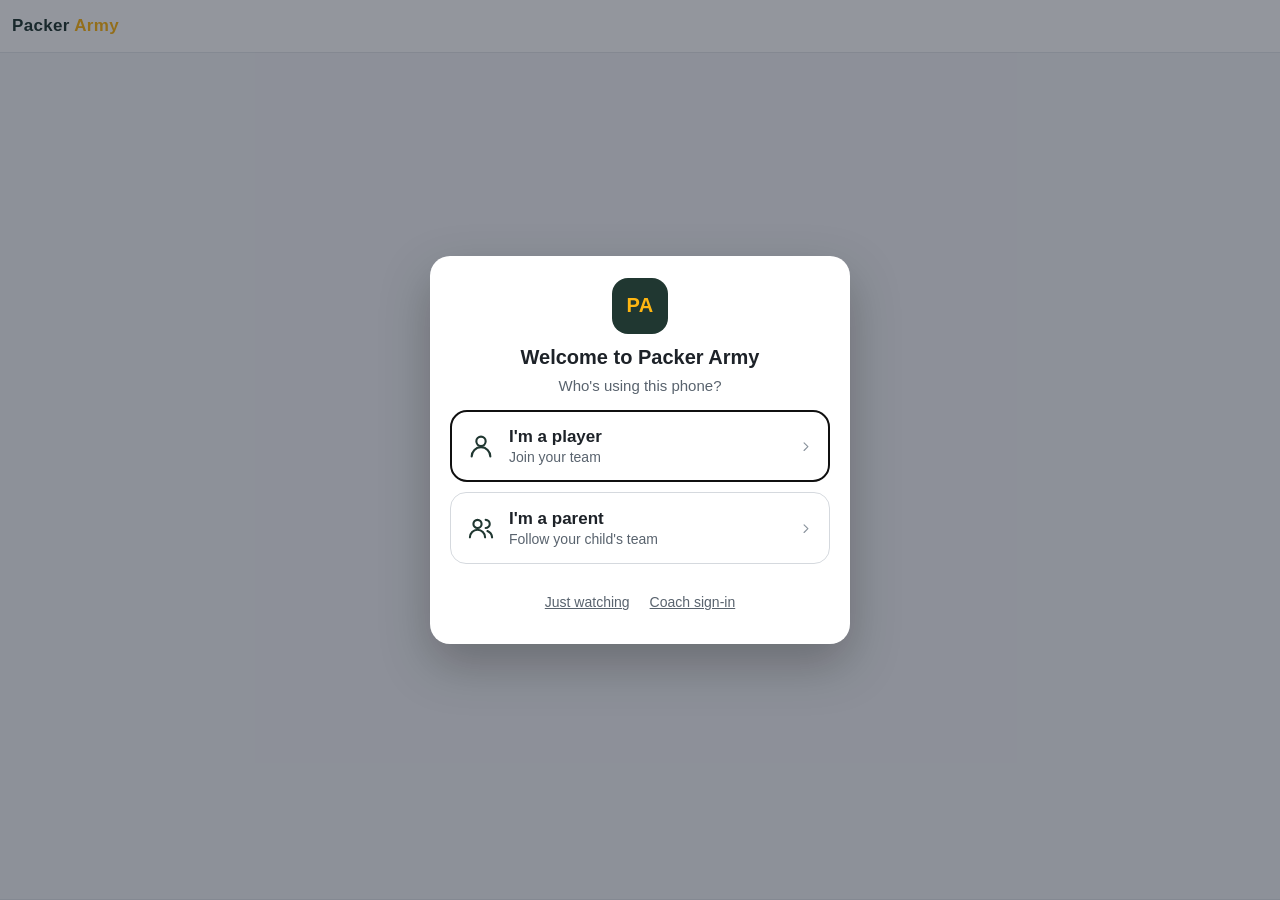
==== commit 666a90cb: "Clean screen during sign-up, letter/formation key at the top of Plays, Profile name change (switches" ====
--- a/index.html
+++ b/index.html
@@ -313,6 +313,9 @@
 .rdiv span{color:var(--sub)!important;font-size:13px!important;min-width:0!important}
 .fieldlbl{display:inline-block;background:#eef0f2;color:var(--sub);border-radius:999px;padding:3px 10px;font-size:12px;font-weight:600;margin:0 6px 6px 0}
 .seg button{min-height:44px!important}.jsmall button{min-height:44px}dialog.me .mlink{min-height:44px}.cards .seg button{min-height:44px}
+body.onboarding #grid,body.onboarding #fmts,body.onboarding #legend,body.onboarding #meBtn{visibility:hidden}
+.pkey{grid-column:1/-1;max-width:760px;width:100%;margin:0 auto}.pkey>summary{cursor:pointer;list-style:none;color:var(--sub);font-size:14px;font-weight:600;display:flex;align-items:center;gap:6px;min-height:44px}.pkey>summary::-webkit-details-marker{display:none}
+.pkey p{margin:0 0 8px;background:#fff;border-radius:12px;padding:10px 12px;font-size:13.5px;color:var(--sub);box-shadow:var(--shadow)}.nowrap{white-space:nowrap}
 </style></head><body>
 <header><div class=hrow><h1 id=ttl>Packer <span>Army</span></h1><div class=seg id=fmts></div><button id=gdBtn style="display:none" aria-label="Game day">Game day</button><button id=meBtn aria-label="My profile" style="display:none"></button><button id=coachBtn aria-label="Coach sign-in">Coach</button></div></header>
 <a id=inbox href="coach.html#review"></a>
@@ -403,6 +406,9 @@
   if(tab===GAME){ $('#legend').innerHTML=''; return drawGameDay(); }
   if(tab===HOME){ $('#legend').innerHTML=''; return drawHome(); }
   const isDef=tab===DEF, list=isDef?defs:band.slice(CARD*8,CARD*8+8); VIEW=isDef?defs:band; PLAYMODE=tab;
+  const KEY=isDef?'S1 S2 safeties (deep) · F1 F2 flats (short sides) · R1 rusher'+(FMT==='6v6'?' · 6v6: R2 / F3 / S3 by job':'')+'. Grey letters are the other team.'
+    :`Q quarterback · C center · X Y Z${FMT==='6v6'?' H':''} receivers · ★ first read. How we line up: Wishbone = 3 behind the QB · SG = shotgun (QB a few steps back) · UC = under center · Bunch = 3 receivers close together.`;
+  grid.insertAdjacentHTML('beforeend',`<details class=pkey><summary>${ICON('info')} What do the letters mean?</summary><p>${KEY}</p></details>`);
   grid.insertAdjacentHTML('beforeend',`<div class=odrow><div class=seg id=odSeg><button class="${isDef?'':'on'}" data-od=0>Offense</button><button class="${isDef?'on':''}" data-od=1>Defense</button></div></div>`);
   grid.querySelector('#odSeg').onclick=e=>{ const b=e.target.closest('[data-od]'); if(b){ tab=+b.dataset.od?DEF:PLAYS; draw(); } };
   if(!isDef){ const n=Math.ceil(band.length/8); grid.insertAdjacentHTML('beforeend',`<div class=cards><div class=seg>${[...Array(n)].map((_,i)=>`<button class="${i===CARD?'on':''}" data-card="${i}">${i*8+1}–${Math.min(band.length,i*8+8)}</button>`).join('')}</div>${isCoach()&&window.PAAnalyzePanel?'<button class="btn gold" id=analyzeBtn style="padding:6px 10px;font-size:11px">Analyze</button>':''}</div>`);
@@ -412,7 +418,7 @@
     t.innerHTML=`<div class="b cat-${PA.catOf(p)}"><span class=num>${p.n}</span><span class=nm></span></div><div class=t>${cueHTML(p)}</div><div class=d>${PB.staticSVG(p,{aspect:1.3})}</div>${isDef&&p.warn?`<span class=dwarn>${ICON('info')} ${PA.esc(nice(p.warn))}</span>`:''}${isDef?teamNotes(p,true):''}${tagFor(p)}${oi?`<span class=ib>💡 ${oi}</span>`:''}${coachBadge(p)}`;
     { const sn=isDef?{form:'',name:p.name}:shortName(p.name); t.querySelector('.nm').textContent=nice(sn.name); if(sn.form) t.querySelector('.nm').insertAdjacentHTML('afterend',`<span class=fm>${PA.esc(sn.form)}</span>`); t.title=p.name; } t.onclick=()=>openOv(VIEW.indexOf(p)); grid.appendChild(t);
     });
-  $('#legend').innerHTML=PA.legend(isDef)+(isDef?'':'<span>Q quarterback · C center · X Y Z H receivers · ★ first read</span>');
+  $('#legend').innerHTML=PA.legend(isDef);
 }
 function show(f){ const one=oneTeam(); if(one) f=one; FMT=f; PA.store.set('pa_fmt',f); plays=BY[f]||[]; band=PA.band(plays); defs=PA.defense(plays); for(const k in TL) delete TL[k]; buildFmts(); buildTabs(); draw(); }
 
@@ -530,7 +536,7 @@
     const ppd=g.postponed&&!r, res=r?`${r.toUpperCase()} ${g.ours}–${g.theirs}`:ppd?'Postponed':(g===next?'Next':'');
     const moved=!g.postponed&&g.orig_gdate&&g.gdate&&g.orig_gdate!==g.gdate;
     return `<div class="game ${r||''} ${ppd?'ppd':''} ${g===next?'next':''} ${openGame===g.id?'open':''}" data-id="${g.id}">
-      <div class=grow><div class=gwhen>${g.label?`<b class=glabel>${E(nice(g.label))}</b>`:''}<b>${ppd?'Date TBD':d?`${DOW[d.getDay()]}, ${MON[d.getMonth()]} ${d.getDate()}`:'Date TBD'}</b>${ppd?`${g.orig_gdate?'was '+short(g.orig_gdate)+'<br>':''}`:''}${E(g.gtime||'')}${g.week!=null&&!g.label?' · Wk '+g.week:''}</div>
+      <div class=grow><div class=gwhen>${g.label?`<b class=glabel>${E(nice(g.label))}</b>`:''}<b>${ppd?'Date TBD':d?`${DOW[d.getDay()]}, ${MON[d.getMonth()]} ${d.getDate()}`:'Date TBD'}</b>${ppd?`${g.orig_gdate?'was '+short(g.orig_gdate)+'<br>':''}`:''}${E(g.gtime||'')}${g.week!=null&&!g.label?'<span class=nowrap> · Wk '+g.week+'</span>':''}</div>
         <div class=gmid><div class=gopp>${tbd?'':(home?'vs ':'@ ')}${E(opp)}</div><div class=gsub>${E(FIELD(g.field)||'Field TBD')}${tbd?'':' · '+(home?'Home':'Away')}${moved?' · moved from '+short(g.orig_gdate):''}${g.recap?' · recap':''}${g.notes&&!r?' · notes':''}</div></div>
         ${res?`<span class=gres>${res}</span>`:''}</div>
       ${g.stage!=='playoff'||!(!g.home||!g.away)?attRow(g):''}
@@ -539,7 +545,7 @@
         ${g.notes?`<h5>Notes</h5><p>${E(g.notes)}</p>`:''}${g.recap?`<h5>Recap</h5><p>${E(g.recap)}</p>`:''}
         ${attList(g)}${upcoming(g)&&!g.postponed?`<button class="btn ghost" data-prac="${g.id}" style="margin-right:6px">Practice plan</button>`:''}${isCoach()?`<button class="btn gold" data-edit="${g.id}">✏️ ${tbd?'Enter teams / date':'Score / notes / recap'}</button>`:''}</div></div>`; };
   const box=document.createElement('div'); box.className='sched';
-  box.innerHTML=`<div class=shead><b>${E(nice((reg[0]||po[0]||{}).division||FMT))}</b><span>${reg.some(result)?'Record '+tally(reg):''}</span></div>`+contactHTML()+availGrid([...reg,...po])+rosterPanel()+fieldMapHTML()+
+  box.innerHTML=`<div class=shead><b>${E(String((reg[0]||po[0]||{}).division||FMT).toLowerCase().replace(/\b(afc|nfc)\b/g,m=>m.toUpperCase()).replace(/\b[a-z]/g,c=>c.toUpperCase()).replace(/(\d)V(\d)/g,'$1v$2'))}</b><span>${reg.some(result)?'Record '+tally(reg):''}</span></div>`+contactHTML()+availGrid([...reg,...po])+rosterPanel()+fieldMapHTML()+
     (()=>{ const past=g=>!!result(g)||(!g.postponed&&g.gdate&&dOf(g.gdate)<todayISO()), up=reg.filter(g=>!past(g)), done=reg.filter(past), pr=upPracs();
       const key=x=>(x.postponed?'9998':(x.gdate||x.orig_gdate||'9999'))+String(PAFinder.parseTime(x.gtime)||0).padStart(4,'0'), all=up.concat(pr).sort((a,b)=>key(a)<key(b)?-1:key(a)>key(b)?1:0);
       RSVP_FULL=(all.find(x=>x.gdate&&!x.postponed)||{}).id||null;
@@ -1003,8 +1009,8 @@
 async function openMe(){ const E=PA.esc, d=document.createElement('dialog'); d.className='me';
   const paint=()=>{ const ms=PA.members(), ls=PA.links(), parent=PA.isParent();
     d.innerHTML=`<h2>${parent?'Parent':ms.length?'Player':'Fan'} profile</h2><p>This phone is set up for:</p>
-      ${ms.map(m=>`<div class=mrow>${ICON('user')}<div><b>${E(m.name)}</b><small>Player · ${E(m.fmt)}</small></div></div>`).join('')}
-      ${ls.map(l=>`<div class=mrow>${ICON('users')}<div><b>${E(l.child)}</b><small>Your child · ${E(l.fmt)}</small></div><button class=mx data-unlink="${l.member_id}" aria-label="Remove ${E(l.child)} from this phone">${ICON('x')}</button></div>`).join('')}
+      ${ms.map(m=>`<div class=mrow>${ICON('user')}<div><b>${E(m.name)}</b><small>Player · ${E(m.fmt)}</small></div><button class=mx data-ren="${m.id}" aria-label="Change name">${ICON('edit')}</button></div>`).join('')}
+      ${ls.map(l=>`<div class=mrow>${ICON('users')}<div><b>${E(l.child)}</b><small>Your child · ${E(l.fmt)}</small></div><button class=mx data-ren="${l.member_id}" aria-label="Change ${E(l.child)}'s name">${ICON('edit')}</button><button class=mx data-unlink="${l.member_id}" aria-label="Remove ${E(l.child)} from this phone">${ICON('x')}</button></div>`).join('')}
       ${!ms.length&&!ls.length?'<p>Just watching (no player linked).</p>':''}
       ${ls.length?`<label>Your email <span style="font-weight:400;color:var(--muted)">for team emails · only Coach sees it</span></label><input type=email id=meEm autocapitalize=off value="${E((ls.find(l=>l.email)||{}).email||'')}" placeholder="you@example.com"><div id=meMsg class=jmsg></div>`:''}
       <div class=row style="flex-direction:column">${ls.length?'<button class="btn gold" id=meSave>Save email</button>':''}
@@ -1016,6 +1022,9 @@
     if(t.id==='meSave'){ const em=d.querySelector('#meEm').value.trim(); if(em&&!PA.okEmail(em)){ d.querySelector('#meMsg').textContent="That email doesn't look right."; return; }
       try{ for(const l of PA.links()) await PA.setMyEmail(l.member_id,em); PA.toast(em?'Email saved':'Email removed'); d.close(); }catch(err){ d.querySelector('#meMsg').textContent=err.message; } return; }
     if(t.id==='meAdd'){ d.close(); const r=await PA.addChildLink(); if(r){ await loadRoster(); tab=HOME; show(FMT); meUI(); } return; }
+    if(t.dataset.ren){ const cur=(PA.members().find(m=>m.id===t.dataset.ren)||{}).name||(PA.links().find(l=>l.member_id===t.dataset.ren)||{}).child||'';
+      const n=await PA.input('First name (add a last initial if two kids share it)',cur); if(n===null||!n.trim()||n.trim()===cur) return;
+      try{ await PA.renameMe(t.dataset.ren,n.trim()); await loadRoster(); paint(); meUI(); draw(); PA.toast('Name changed'); }catch(err){ PA.say(/pa_rename_me|404|Could not find/i.test(String(err.message)+(err.status||''))?'Changing your name is switching on soon. For now, message Coach and Coach will fix it.':err.message); } return; }
     if(t.dataset.unlink){ const l=PA.links().find(x=>x.member_id===t.dataset.unlink); if(!await PA.ask(`Remove ${l.child} from this phone? You can add them again later.`)) return;
       PA.store.set('pa_links',PA.links().filter(x=>x.member_id!==l.member_id)); if(!PA.links().length&&!PA.members().length) PA.store.set('pa_role','fan'); paint(); draw(); return; }
     if(t.id==='meReset'){ if(!await PA.ask('Set up this phone again? It forgets who this phone is for (answers already sent stay).')) return;
